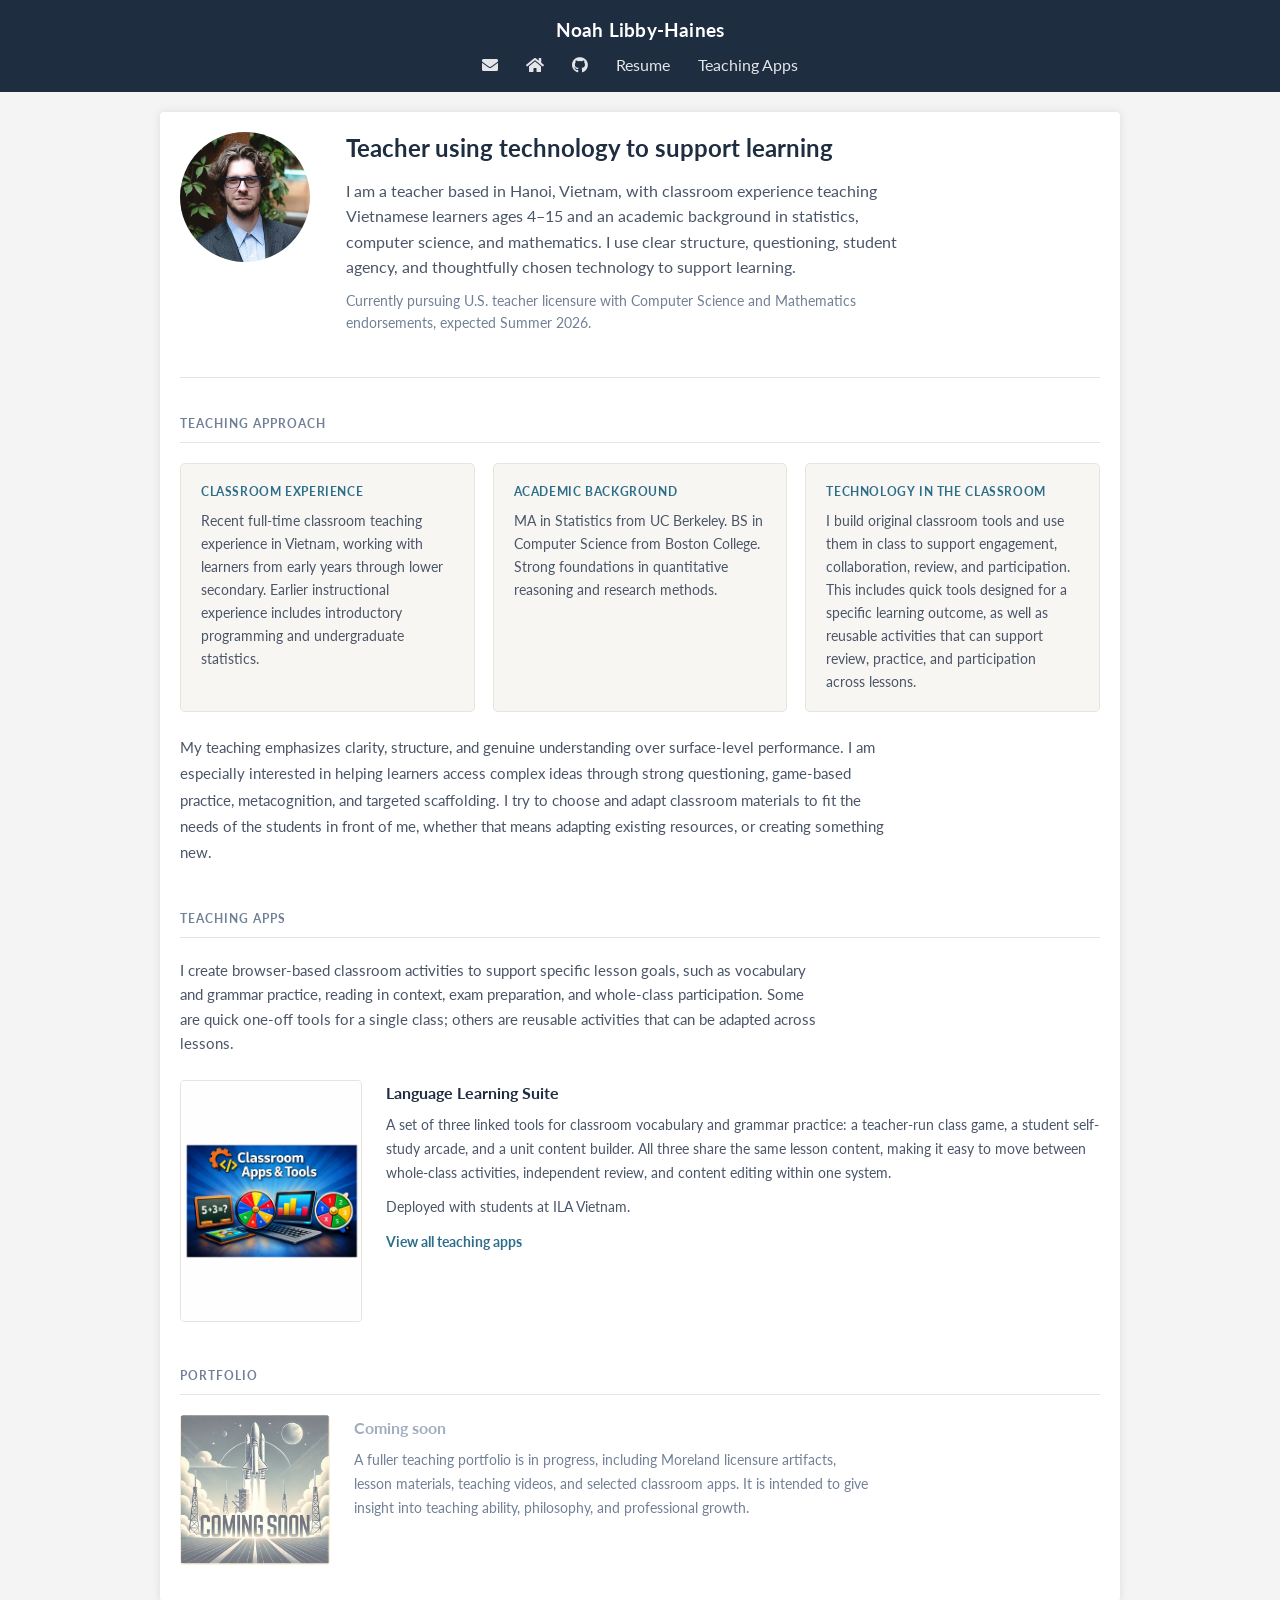
==== index.html @ f9868930 "homepage redesign/slight redraft" ====
<!DOCTYPE html>
<html lang="en">
<head>
    <meta charset="UTF-8">
    <meta name="viewport" content="width=device-width, initial-scale=1.0">
    <title>Noah Libby-Haines | Teacher</title>
    <link rel="stylesheet" href="https://fonts.googleapis.com/css2?family=Lato:wght@300;400;700&display=swap">
    <link rel="stylesheet" href="https://cdnjs.cloudflare.com/ajax/libs/font-awesome/5.15.4/css/all.min.css">

    <style>
        /* Page-level overrides (index.html only) */
        body {
            background-color: #f8f6f2;
            color: #2d3748;
        }

        .container {
            padding: 32px 36px;
            margin: 28px auto;
            max-width: 920px;
            box-shadow: 0 1px 4px rgba(0, 0, 0, 0.08);
            border-radius: 4px;
        }

        /* Hero */
        .hero {
            display: flex;
            align-items: flex-start;
            gap: 36px;
            padding-bottom: 32px;
            border-bottom: 1px solid #e8e3db;
            margin-bottom: 36px;
        }

        .hero-photo img {
            border-radius: 50%;
            width: 130px;
            height: 130px;
            object-fit: cover;
            display: block;
            flex-shrink: 0;
        }

        .hero-text h2 {
            margin: 0 0 14px;
            font-size: 1.5rem;
            font-weight: 700;
            color: #1e2d40;
            line-height: 1.3;
        }

        .hero-text p {
            margin: 0 0 10px;
            color: #4a5568;
            max-width: 580px;
        }

        .hero-text .note {
            font-size: 0.875rem;
            color: #718096;
        }

        /* Section label */
        .section-label {
            font-size: 0.78rem;
            font-weight: 700;
            color: #718096;
            text-transform: uppercase;
            letter-spacing: 0.08em;
            margin: 0 0 20px;
            padding-bottom: 8px;
            border-bottom: 1px solid #e8e3db;
        }

        /* Teaching approach */
        .teaching-profile {
            margin-bottom: 44px;
        }

        .profile-grid {
            display: flex;
            gap: 18px;
            flex-wrap: wrap;
            margin-bottom: 22px;
        }

        .profile-card {
            flex: 1;
            min-width: 180px;
            background: #f8f6f2;
            border: 1px solid #e8e3db;
            border-radius: 5px;
            padding: 18px 20px;
        }

        .profile-card h3 {
            margin: 0 0 8px;
            font-size: 0.76rem;
            font-weight: 700;
            color: #2c6e8a;
            text-transform: uppercase;
            letter-spacing: 0.05em;
        }

        .profile-card p {
            margin: 0;
            font-size: 0.9rem;
            color: #4a5568;
            line-height: 1.6;
        }

        .philosophy-text {
            font-size: 0.93rem;
            color: #4a5568;
            line-height: 1.75;
            margin: 0;
            max-width: 720px;
        }

        /* Apps section */
        .apps-section {
            margin-bottom: 44px;
        }

        .apps-intro {
            font-size: 0.93rem;
            color: #4a5568;
            margin: 0 0 24px;
            max-width: 640px;
            line-height: 1.65;
        }

        .app-row {
            display: flex;
            align-items: flex-start;
            gap: 24px;
        }

        .app-row img {
            width: 180px;
            height: auto;
            flex-shrink: 0;
            border-radius: 4px;
            border: 1px solid #e8e3db;
        }

        .app-row-text h3 {
            margin: 0 0 8px;
            font-size: 1rem;
            font-weight: 700;
            color: #1e2d40;
        }

        .app-row-text p {
            margin: 0 0 10px;
            color: #4a5568;
            font-size: 0.9rem;
            line-height: 1.65;
        }

        .app-row-text a {
            color: #2c6e8a;
            font-weight: 700;
            font-size: 0.9rem;
            text-decoration: none;
        }

        .app-row-text a:hover {
            text-decoration: underline;
        }

        /* Portfolio preview */
        .portfolio-preview {
            margin-bottom: 16px;
        }

        .portfolio-coming {
            display: flex;
            align-items: flex-start;
            gap: 24px;
        }

        .portfolio-coming img {
            width: 150px;
            height: auto;
            flex-shrink: 0;
            border-radius: 4px;
            opacity: 0.6;
        }

        .portfolio-coming-text h3 {
            margin: 0 0 8px;
            font-size: 1rem;
            font-weight: 700;
            color: #a0aec0;
        }

        .portfolio-coming-text p {
            margin: 0;
            color: #718096;
            font-size: 0.9rem;
            line-height: 1.65;
            max-width: 520px;
        }

        /* Responsive */
        @media (max-width: 680px) {
            .container {
                padding: 20px 18px;
                margin: 12px auto;
            }

            .hero {
                flex-direction: column;
                gap: 16px;
            }

            .hero-photo img {
                width: 100px;
                height: 100px;
            }

            .profile-grid {
                flex-direction: column;
            }

            .app-row,
            .portfolio-coming {
                flex-direction: column;
            }

            .app-row img,
            .portfolio-coming img {
                width: 100%;
                max-width: 280px;
            }

        }
    </style>
</head>
<body>

<div id="header"></div>

<div class="container">

    <!-- Hero -->
    <section class="hero">
        <div class="hero-photo">
            <img src="photos/headshot.jpeg" alt="Noah Libby-Haines">
        </div>
        <div class="hero-text">
            <h2>Teacher using technology to support learning</h2>
            <p>I am a teacher based in Hanoi, Vietnam, with classroom experience teaching Vietnamese learners ages 4&ndash;15 and an academic background in statistics, computer science, and mathematics. I use clear structure, questioning, student agency, and thoughtfully chosen technology to support learning.</p>
            <p class="note">Currently pursuing U.S. teacher licensure with Computer Science and Mathematics endorsements, expected Summer 2026.</p>
        </div>
    </section>

    <!-- Teaching approach -->
    <section class="teaching-profile">
        <p class="section-label">Teaching Approach</p>
        <div class="profile-grid">
            <div class="profile-card">
                <h3>Classroom Experience</h3>
                <p>Recent full-time classroom teaching experience in Vietnam, working with learners from early years through lower secondary. Earlier instructional experience includes introductory programming and undergraduate statistics.</p>
            </div>
            <div class="profile-card">
                <h3>Academic Background</h3>
                <p>MA in Statistics from UC Berkeley. BS in Computer Science from Boston College. Strong foundations in quantitative reasoning and research methods.</p>
            </div>
            <div class="profile-card">
                <h3>Technology in the Classroom</h3>
                <p>I build original classroom tools and use them in class to support engagement, collaboration, review, and participation. This includes quick tools designed for a specific learning outcome, as well as reusable activities that can support review, practice, and participation across lessons.</p>
            </div>
        </div>
        <p class="philosophy-text">My teaching emphasizes clarity, structure, and genuine understanding over surface-level performance. I am especially interested in helping learners access complex ideas through strong questioning, game-based practice, metacognition, and targeted scaffolding. I try to choose and adapt classroom materials to fit the needs of the students in front of me, whether that means adapting existing resources, or creating something new.</p>
    </section>

    <!-- Apps -->
    <section class="apps-section">
        <p class="section-label">Teaching Apps</p>
        <p class="apps-intro">I create browser-based classroom activities to support specific lesson goals, such as vocabulary and grammar practice, reading in context, exam preparation, and whole-class participation. Some are quick one-off tools for a single class; others are reusable activities that can be adapted across lessons.</p>
        <div class="app-row">
            <img src="photos/classroom_apps.png" alt="Classroom apps in use">
            <div class="app-row-text">
                <h3>Language Learning Suite</h3>
                <p>A set of three linked tools for classroom vocabulary and grammar practice: a teacher-run class game, a student self-study arcade, and a unit content builder. All three share the same lesson content, making it easy to move between whole-class activities, independent review, and content editing within one system.</p>
                <p>Deployed with students at ILA Vietnam.</p>
                <a href="apps.html">View all teaching apps</a>
            </div>
        </div>
    </section>

    <!-- Portfolio preview -->
    <section class="portfolio-preview">
        <p class="section-label">Portfolio</p>
        <div class="portfolio-coming">
            <img src="photos/coming-soon.webp" alt="Portfolio coming soon">
            <div class="portfolio-coming-text">
                <h3>Coming soon</h3>
                <p>A fuller teaching portfolio is in progress, including Moreland licensure artifacts, lesson materials, teaching videos, and selected classroom apps. It is intended to give insight into teaching ability, philosophy, and professional growth.</p>
            </div>
        </div>
    </section>

</div>

<script>
    document.addEventListener('DOMContentLoaded', function() {
        fetch('header.html')
            .then(response => response.text())
            .then(data => {
                document.getElementById('header').innerHTML = data;
            });
    });
</script>

</body>
</html>
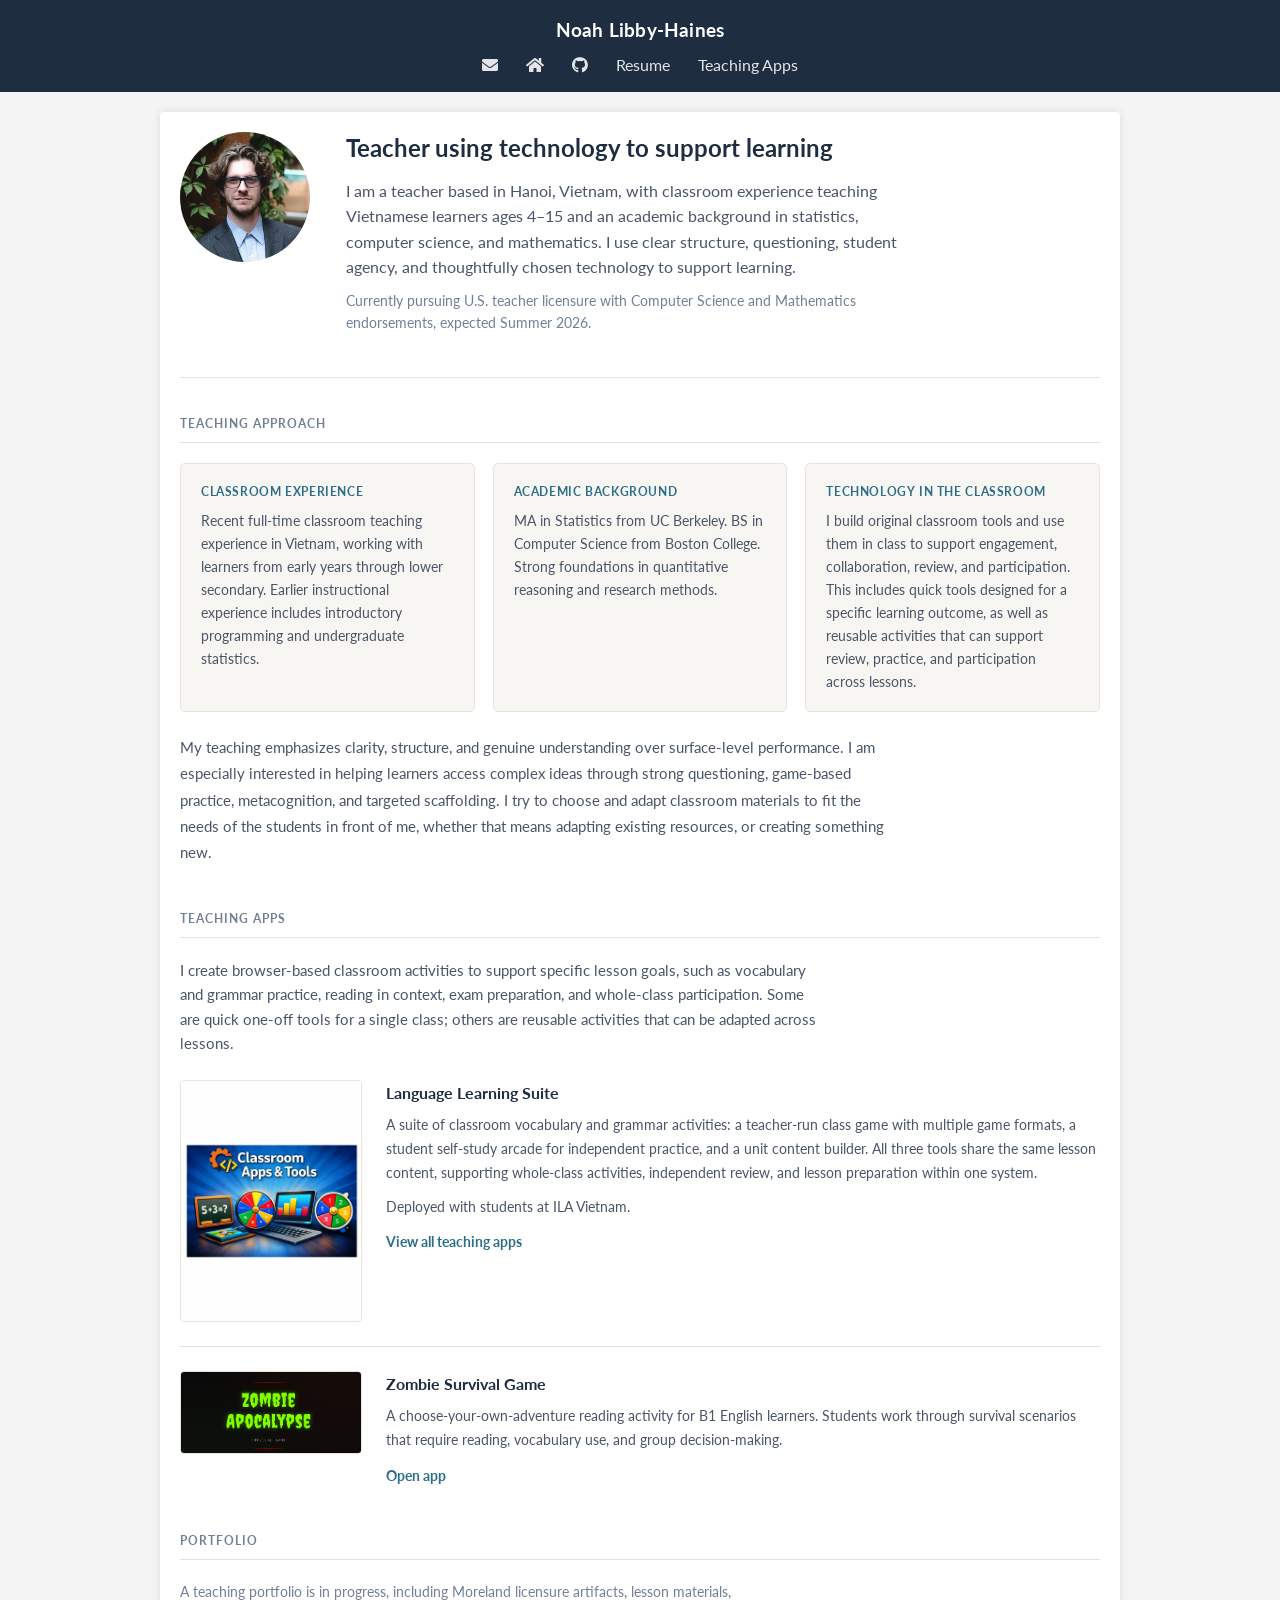
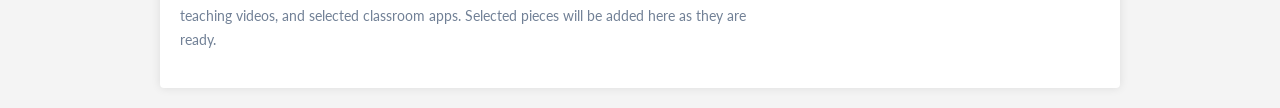
==== commit fb7555df: "Polish teaching website layout and app pages" ====
--- a/index.html
+++ b/index.html
@@ -136,6 +136,12 @@
             gap: 24px;
         }
 
+        .app-row + .app-row {
+            margin-top: 24px;
+            padding-top: 24px;
+            border-top: 1px solid #e8e3db;
+        }
+
         .app-row img {
             width: 180px;
             height: auto;
@@ -169,38 +175,17 @@
             text-decoration: underline;
         }
 
-        /* Portfolio preview */
+        /* Portfolio */
         .portfolio-preview {
             margin-bottom: 16px;
         }
 
-        .portfolio-coming {
-            display: flex;
-            align-items: flex-start;
-            gap: 24px;
-        }
-
-        .portfolio-coming img {
-            width: 150px;
-            height: auto;
-            flex-shrink: 0;
-            border-radius: 4px;
-            opacity: 0.6;
-        }
-
-        .portfolio-coming-text h3 {
-            margin: 0 0 8px;
-            font-size: 1rem;
-            font-weight: 700;
-            color: #a0aec0;
-        }
-
-        .portfolio-coming-text p {
+        .portfolio-text {
+            font-size: 0.9rem;
+            color: #718096;
+            line-height: 1.65;
             margin: 0;
-            color: #718096;
-            font-size: 0.9rem;
-            line-height: 1.65;
-            max-width: 520px;
+            max-width: 600px;
         }
 
         /* Responsive */
@@ -224,13 +209,11 @@
                 flex-direction: column;
             }
 
-            .app-row,
-            .portfolio-coming {
+            .app-row {
                 flex-direction: column;
             }
 
-            .app-row img,
-            .portfolio-coming img {
+            .app-row img {
                 width: 100%;
                 max-width: 280px;
             }
@@ -281,26 +264,28 @@
         <p class="section-label">Teaching Apps</p>
         <p class="apps-intro">I create browser-based classroom activities to support specific lesson goals, such as vocabulary and grammar practice, reading in context, exam preparation, and whole-class participation. Some are quick one-off tools for a single class; others are reusable activities that can be adapted across lessons.</p>
         <div class="app-row">
-            <img src="photos/classroom_apps.png" alt="Classroom apps in use">
+            <img src="photos/classroom_apps.png" alt="Language Learning Suite">
             <div class="app-row-text">
                 <h3>Language Learning Suite</h3>
-                <p>A set of three linked tools for classroom vocabulary and grammar practice: a teacher-run class game, a student self-study arcade, and a unit content builder. All three share the same lesson content, making it easy to move between whole-class activities, independent review, and content editing within one system.</p>
+                <p>A suite of classroom vocabulary and grammar activities: a teacher-run class game with multiple game formats, a student self-study arcade for independent practice, and a unit content builder. All three tools share the same lesson content, supporting whole-class activities, independent review, and lesson preparation within one system.</p>
                 <p>Deployed with students at ILA Vietnam.</p>
                 <a href="apps.html">View all teaching apps</a>
             </div>
         </div>
+        <div class="app-row">
+            <img src="photos/zombie_survival_thumb.png" alt="Zombie Survival Game">
+            <div class="app-row-text">
+                <h3>Zombie Survival Game</h3>
+                <p>A choose-your-own-adventure reading activity for B1 English learners. Students work through survival scenarios that require reading, vocabulary use, and group decision-making.</p>
+                <a href="apps/zombie_game_v3.html">Open app</a>
+            </div>
+        </div>
     </section>
 
-    <!-- Portfolio preview -->
+    <!-- Portfolio -->
     <section class="portfolio-preview">
         <p class="section-label">Portfolio</p>
-        <div class="portfolio-coming">
-            <img src="photos/coming-soon.webp" alt="Portfolio coming soon">
-            <div class="portfolio-coming-text">
-                <h3>Coming soon</h3>
-                <p>A fuller teaching portfolio is in progress, including Moreland licensure artifacts, lesson materials, teaching videos, and selected classroom apps. It is intended to give insight into teaching ability, philosophy, and professional growth.</p>
-            </div>
-        </div>
+        <p class="portfolio-text">A teaching portfolio is in progress, including Moreland licensure artifacts, lesson materials, teaching videos, and selected classroom apps. Selected pieces will be added here as they are ready.</p>
     </section>
 
 </div>
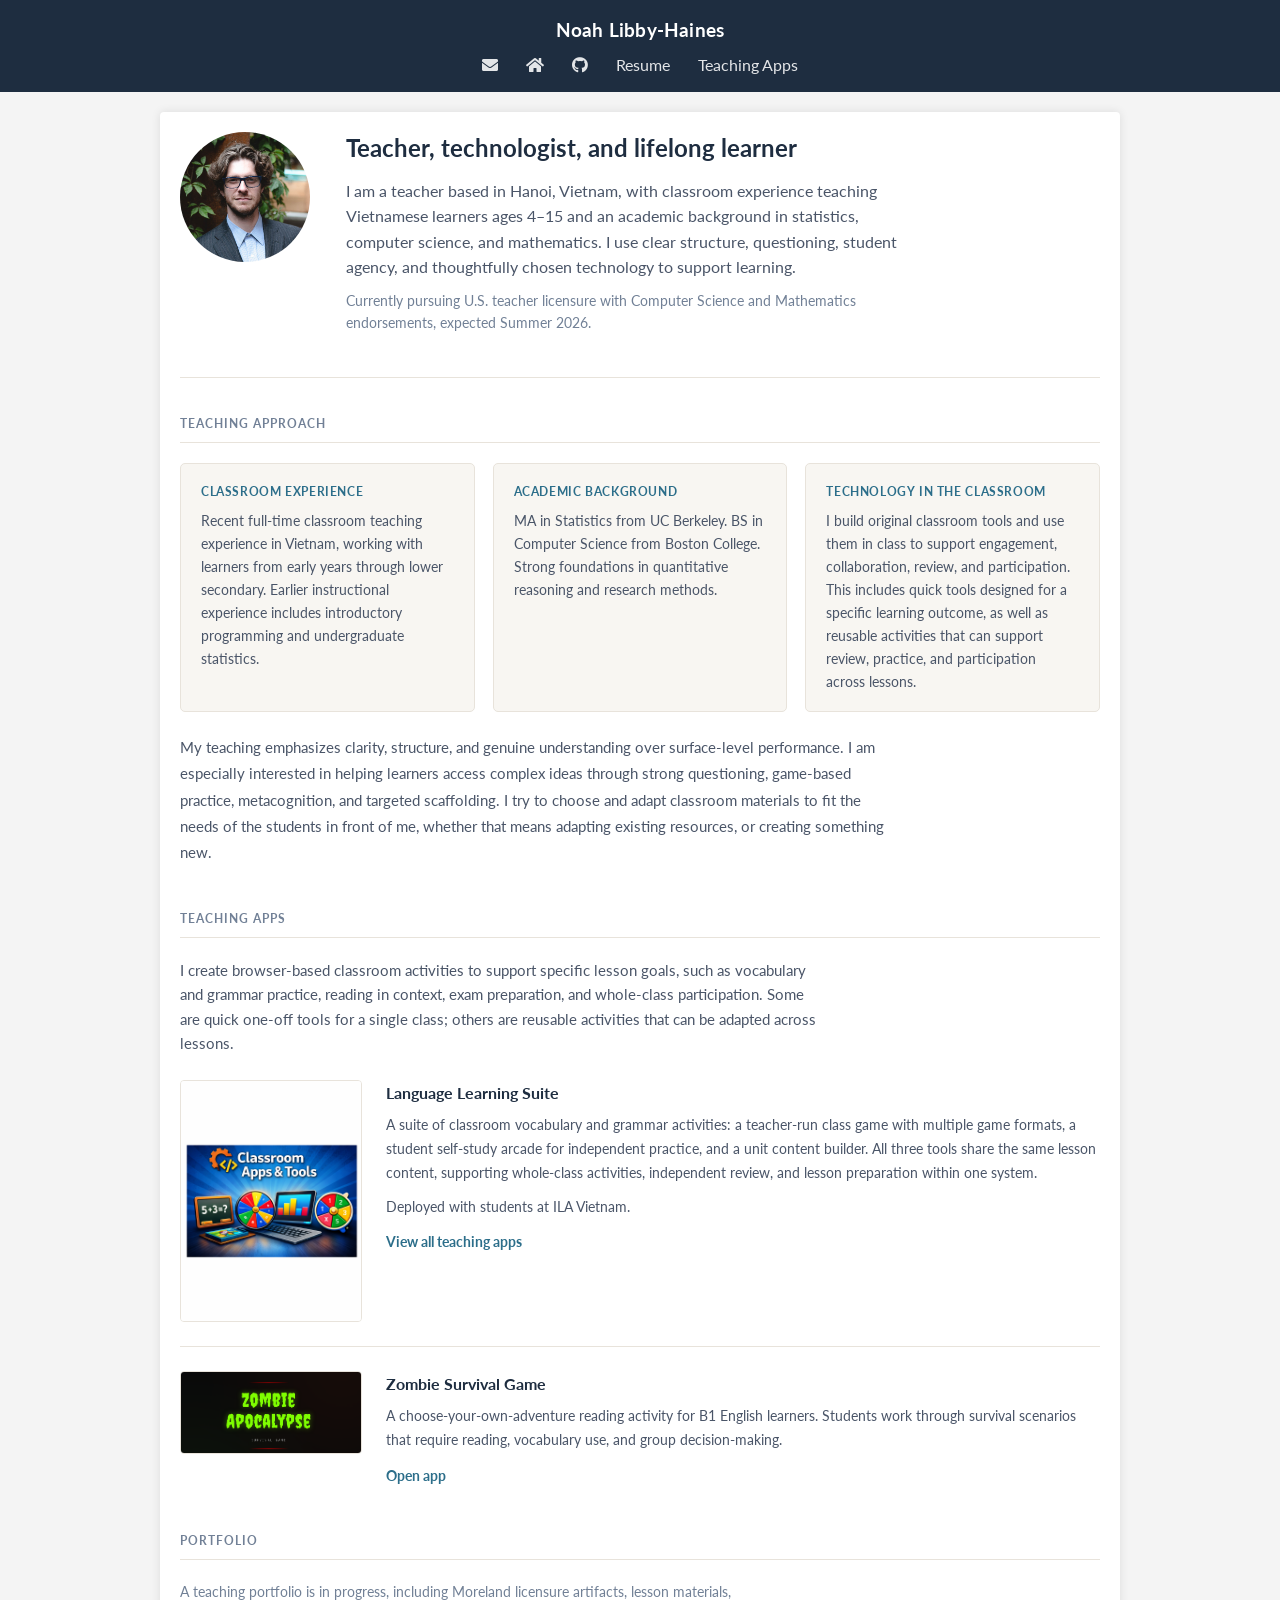
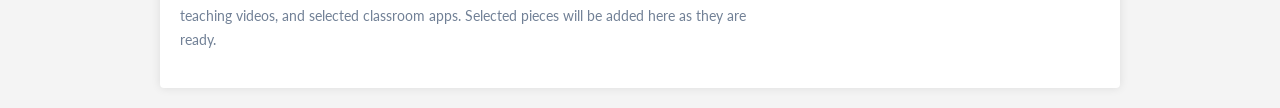
==== commit e443b900: "Polish pages, first pass complete" ====
--- a/index.html
+++ b/index.html
@@ -233,7 +233,7 @@
             <img src="photos/headshot.jpeg" alt="Noah Libby-Haines">
         </div>
         <div class="hero-text">
-            <h2>Teacher using technology to support learning</h2>
+            <h2>Teacher, technologist, and lifelong learner</h2>
             <p>I am a teacher based in Hanoi, Vietnam, with classroom experience teaching Vietnamese learners ages 4&ndash;15 and an academic background in statistics, computer science, and mathematics. I use clear structure, questioning, student agency, and thoughtfully chosen technology to support learning.</p>
             <p class="note">Currently pursuing U.S. teacher licensure with Computer Science and Mathematics endorsements, expected Summer 2026.</p>
         </div>
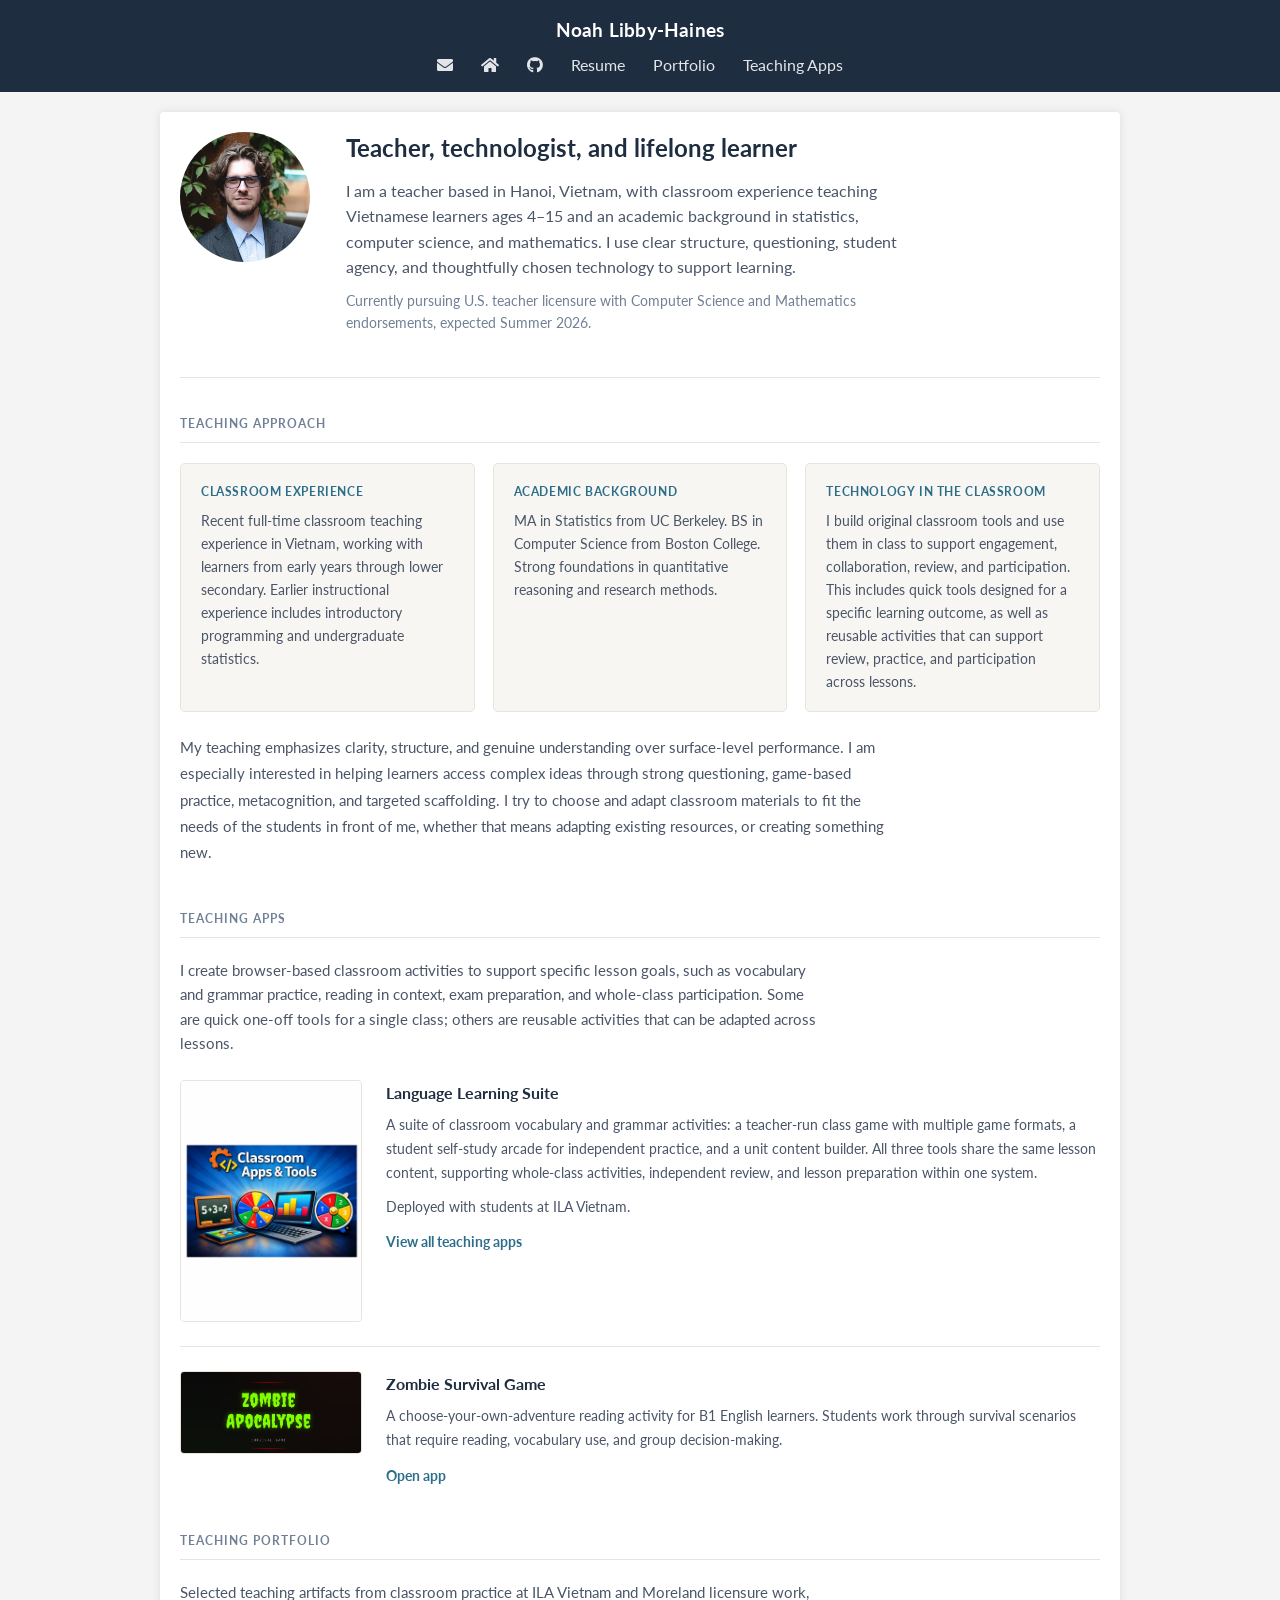
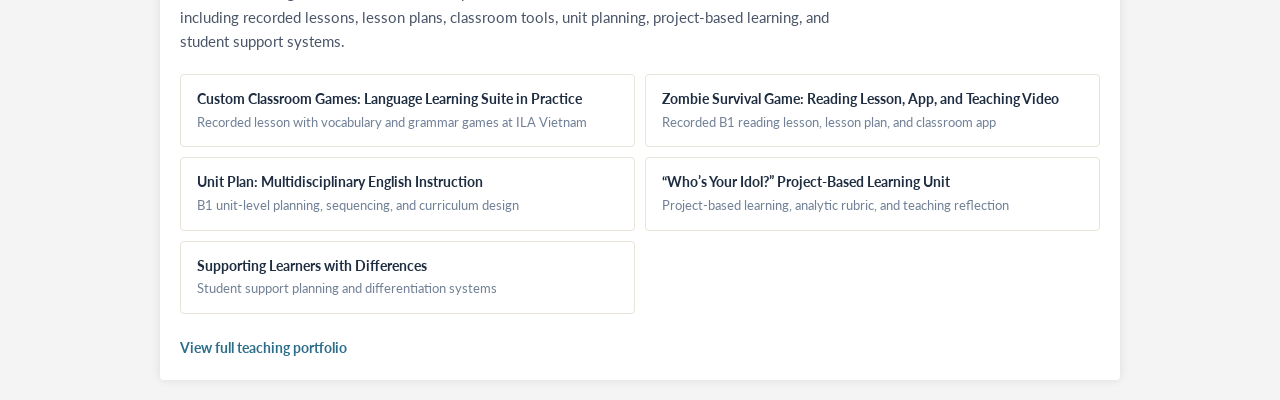
==== commit 46bc9f3a: "Add teaching portfolio artifacts and site updates Co-Authored-By: Claude Sonnet 4.6 <noreply@anthrop" ====
--- a/index.html
+++ b/index.html
@@ -177,15 +177,60 @@
 
         /* Portfolio */
         .portfolio-preview {
-            margin-bottom: 16px;
-        }
-
-        .portfolio-text {
+            margin-bottom: 0;
+        }
+
+        .portfolio-intro {
+            font-size: 0.93rem;
+            color: #4a5568;
+            margin: 0 0 20px;
+            max-width: 680px;
+            line-height: 1.65;
+        }
+
+        .portfolio-preview-grid {
+            display: grid;
+            grid-template-columns: 1fr 1fr;
+            gap: 10px;
+            margin-bottom: 20px;
+        }
+
+        .portfolio-preview-card {
+            border: 1px solid #e8e3db;
+            border-radius: 4px;
+            padding: 14px 16px;
+        }
+
+        .portfolio-preview-card a {
+            display: block;
+            font-size: 0.88rem;
+            font-weight: 700;
+            color: #1e2d40;
+            text-decoration: none;
+            margin-bottom: 4px;
+            line-height: 1.4;
+        }
+
+        .portfolio-preview-card a:hover {
+            color: #2c6e8a;
+        }
+
+        .portfolio-preview-card p {
+            font-size: 0.82rem;
+            color: #718096;
+            margin: 0;
+            line-height: 1.5;
+        }
+
+        .portfolio-view-all {
             font-size: 0.9rem;
-            color: #718096;
-            line-height: 1.65;
-            margin: 0;
-            max-width: 600px;
+            font-weight: 700;
+            color: #2c6e8a;
+            text-decoration: none;
+        }
+
+        .portfolio-view-all:hover {
+            text-decoration: underline;
         }
 
         /* Responsive */
@@ -216,6 +261,10 @@
             .app-row img {
                 width: 100%;
                 max-width: 280px;
+            }
+
+            .portfolio-preview-grid {
+                grid-template-columns: 1fr;
             }
 
         }
@@ -284,8 +333,31 @@
 
     <!-- Portfolio -->
     <section class="portfolio-preview">
-        <p class="section-label">Portfolio</p>
-        <p class="portfolio-text">A teaching portfolio is in progress, including Moreland licensure artifacts, lesson materials, teaching videos, and selected classroom apps. Selected pieces will be added here as they are ready.</p>
+        <p class="section-label">Teaching Portfolio</p>
+        <p class="portfolio-intro">Selected teaching artifacts from classroom practice at ILA Vietnam and Moreland licensure work, including recorded lessons, lesson plans, classroom tools, unit planning, project-based learning, and student support systems.</p>
+        <div class="portfolio-preview-grid">
+            <div class="portfolio-preview-card">
+                <a href="portfolio.html#classroom-games">Custom Classroom Games: Language Learning Suite in Practice</a>
+                <p>Recorded lesson with vocabulary and grammar games at ILA Vietnam</p>
+            </div>
+            <div class="portfolio-preview-card">
+                <a href="portfolio.html#zombie-survival">Zombie Survival Game: Reading Lesson, App, and Teaching Video</a>
+                <p>Recorded B1 reading lesson, lesson plan, and classroom app</p>
+            </div>
+            <div class="portfolio-preview-card">
+                <a href="portfolio.html#unit-plan">Unit Plan: Multidisciplinary English Instruction</a>
+                <p>B1 unit-level planning, sequencing, and curriculum design</p>
+            </div>
+            <div class="portfolio-preview-card">
+                <a href="portfolio.html#whos-your-idol">&ldquo;Who&rsquo;s Your Idol?&rdquo; Project-Based Learning Unit</a>
+                <p>Project-based learning, analytic rubric, and teaching reflection</p>
+            </div>
+            <div class="portfolio-preview-card">
+                <a href="portfolio.html#supporting-learners">Supporting Learners with Differences</a>
+                <p>Student support planning and differentiation systems</p>
+            </div>
+        </div>
+        <a href="portfolio.html" class="portfolio-view-all">View full teaching portfolio</a>
     </section>
 
 </div>
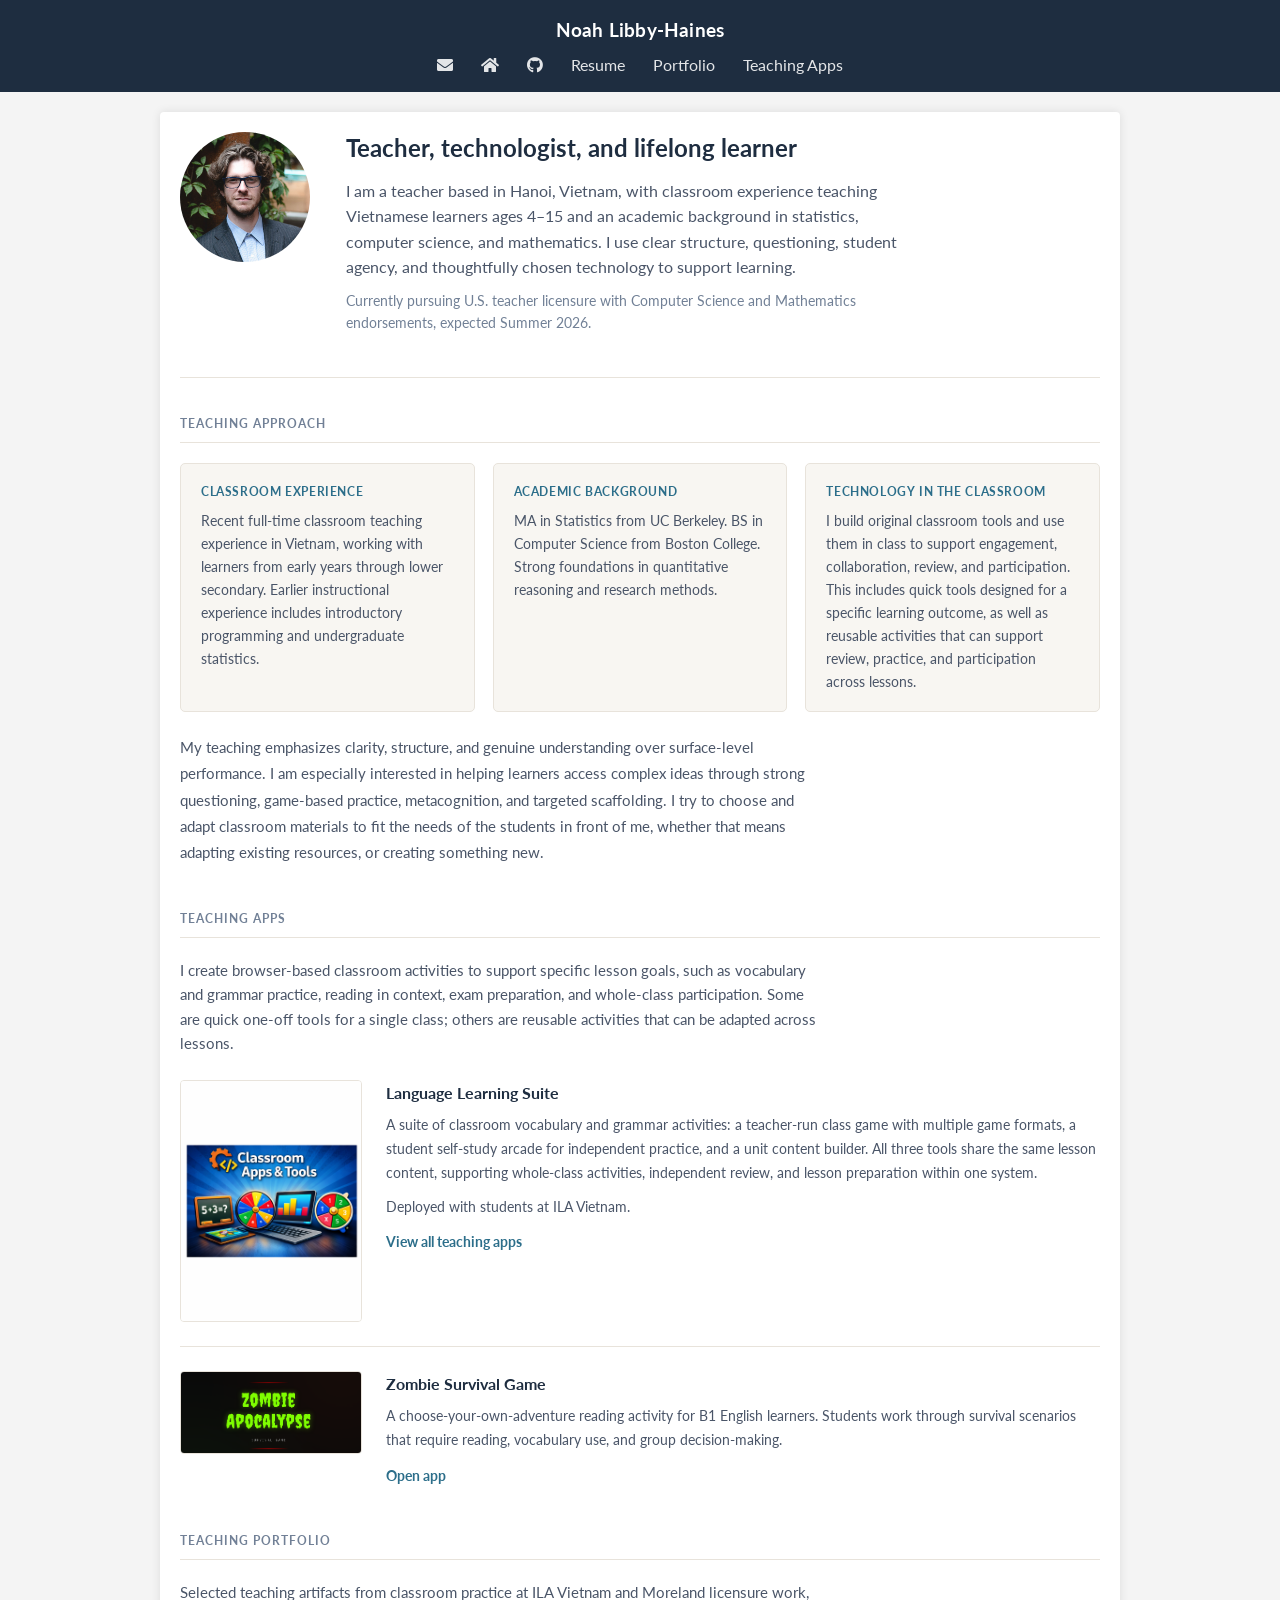
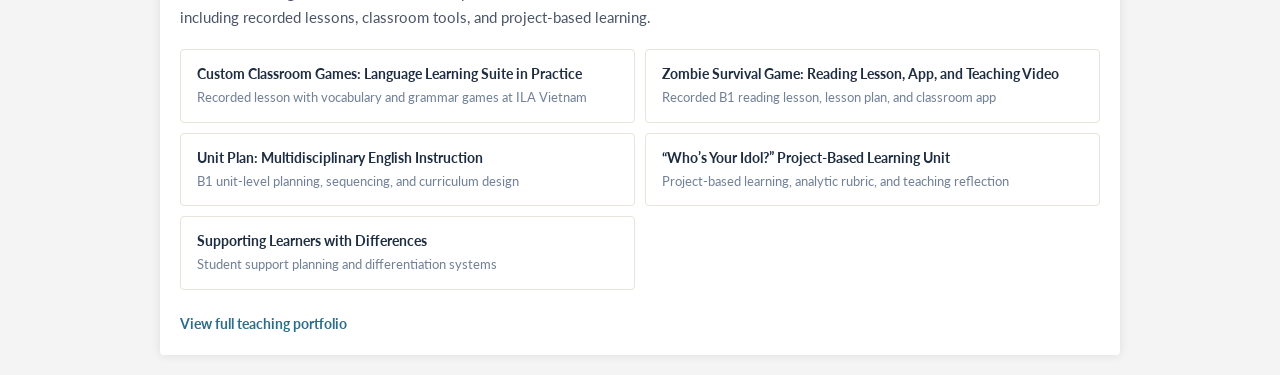
==== commit f416ed35: "Polish portfolio scanability and reflection structure Co-Authored-By: Claude Opus 4.8 <noreply@anthr" ====
--- a/index.html
+++ b/index.html
@@ -114,7 +114,7 @@
             color: #4a5568;
             line-height: 1.75;
             margin: 0;
-            max-width: 720px;
+            max-width: 640px;
         }
 
         /* Apps section */
@@ -334,7 +334,7 @@
     <!-- Portfolio -->
     <section class="portfolio-preview">
         <p class="section-label">Teaching Portfolio</p>
-        <p class="portfolio-intro">Selected teaching artifacts from classroom practice at ILA Vietnam and Moreland licensure work, including recorded lessons, lesson plans, classroom tools, unit planning, project-based learning, and student support systems.</p>
+        <p class="portfolio-intro">Selected teaching artifacts from classroom practice at ILA Vietnam and Moreland licensure work, including recorded lessons, classroom tools, and project-based learning.</p>
         <div class="portfolio-preview-grid">
             <div class="portfolio-preview-card">
                 <a href="portfolio.html#classroom-games">Custom Classroom Games: Language Learning Suite in Practice</a>
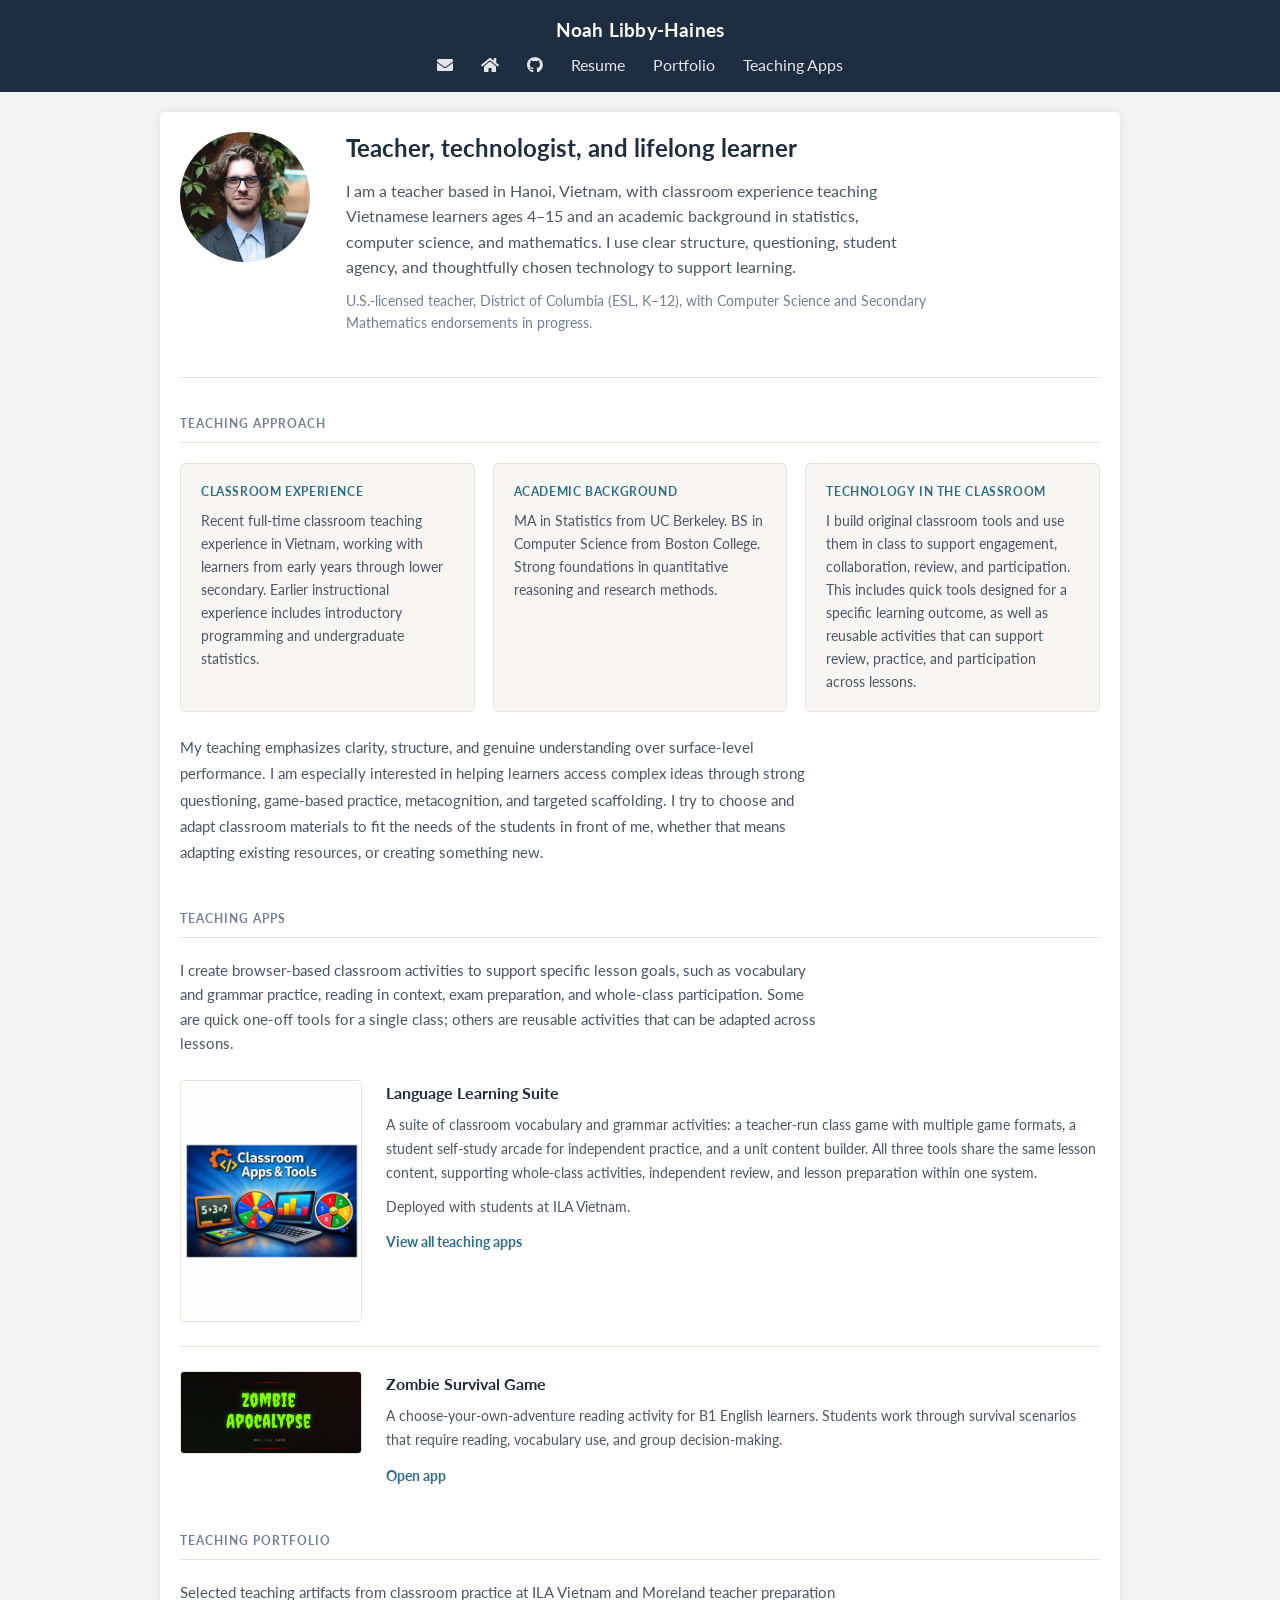
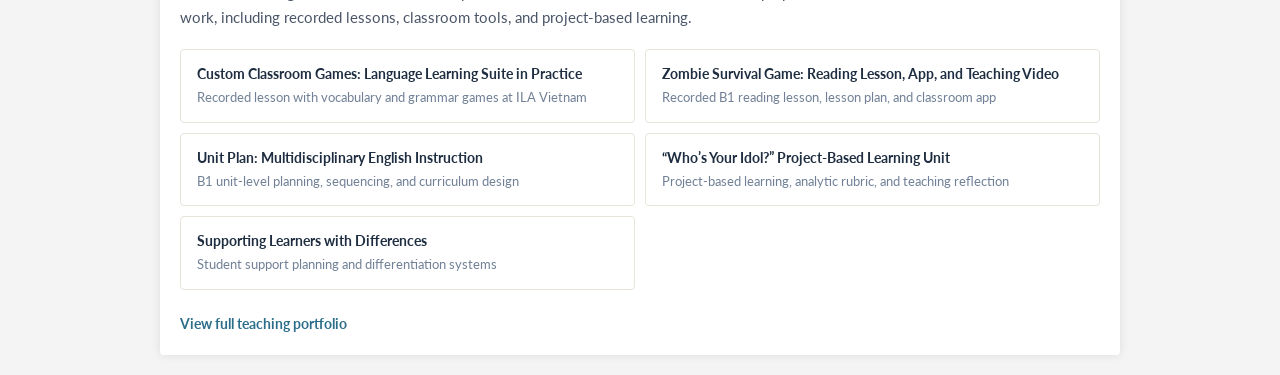
==== commit 197f948e: "Update teaching license status Co-Authored-By: Claude Opus 5 <noreply@anthropic.com>" ====
--- a/index.html
+++ b/index.html
@@ -284,7 +284,7 @@
         <div class="hero-text">
             <h2>Teacher, technologist, and lifelong learner</h2>
             <p>I am a teacher based in Hanoi, Vietnam, with classroom experience teaching Vietnamese learners ages 4&ndash;15 and an academic background in statistics, computer science, and mathematics. I use clear structure, questioning, student agency, and thoughtfully chosen technology to support learning.</p>
-            <p class="note">Currently pursuing U.S. teacher licensure with Computer Science and Mathematics endorsements, expected Summer 2026.</p>
+            <p class="note">U.S.-licensed teacher, District of Columbia (ESL, K&ndash;12), with Computer Science and Secondary Mathematics endorsements in progress.</p>
         </div>
     </section>
 
@@ -334,7 +334,7 @@
     <!-- Portfolio -->
     <section class="portfolio-preview">
         <p class="section-label">Teaching Portfolio</p>
-        <p class="portfolio-intro">Selected teaching artifacts from classroom practice at ILA Vietnam and Moreland licensure work, including recorded lessons, classroom tools, and project-based learning.</p>
+        <p class="portfolio-intro">Selected teaching artifacts from classroom practice at ILA Vietnam and Moreland teacher preparation work, including recorded lessons, classroom tools, and project-based learning.</p>
         <div class="portfolio-preview-grid">
             <div class="portfolio-preview-card">
                 <a href="portfolio.html#classroom-games">Custom Classroom Games: Language Learning Suite in Practice</a>
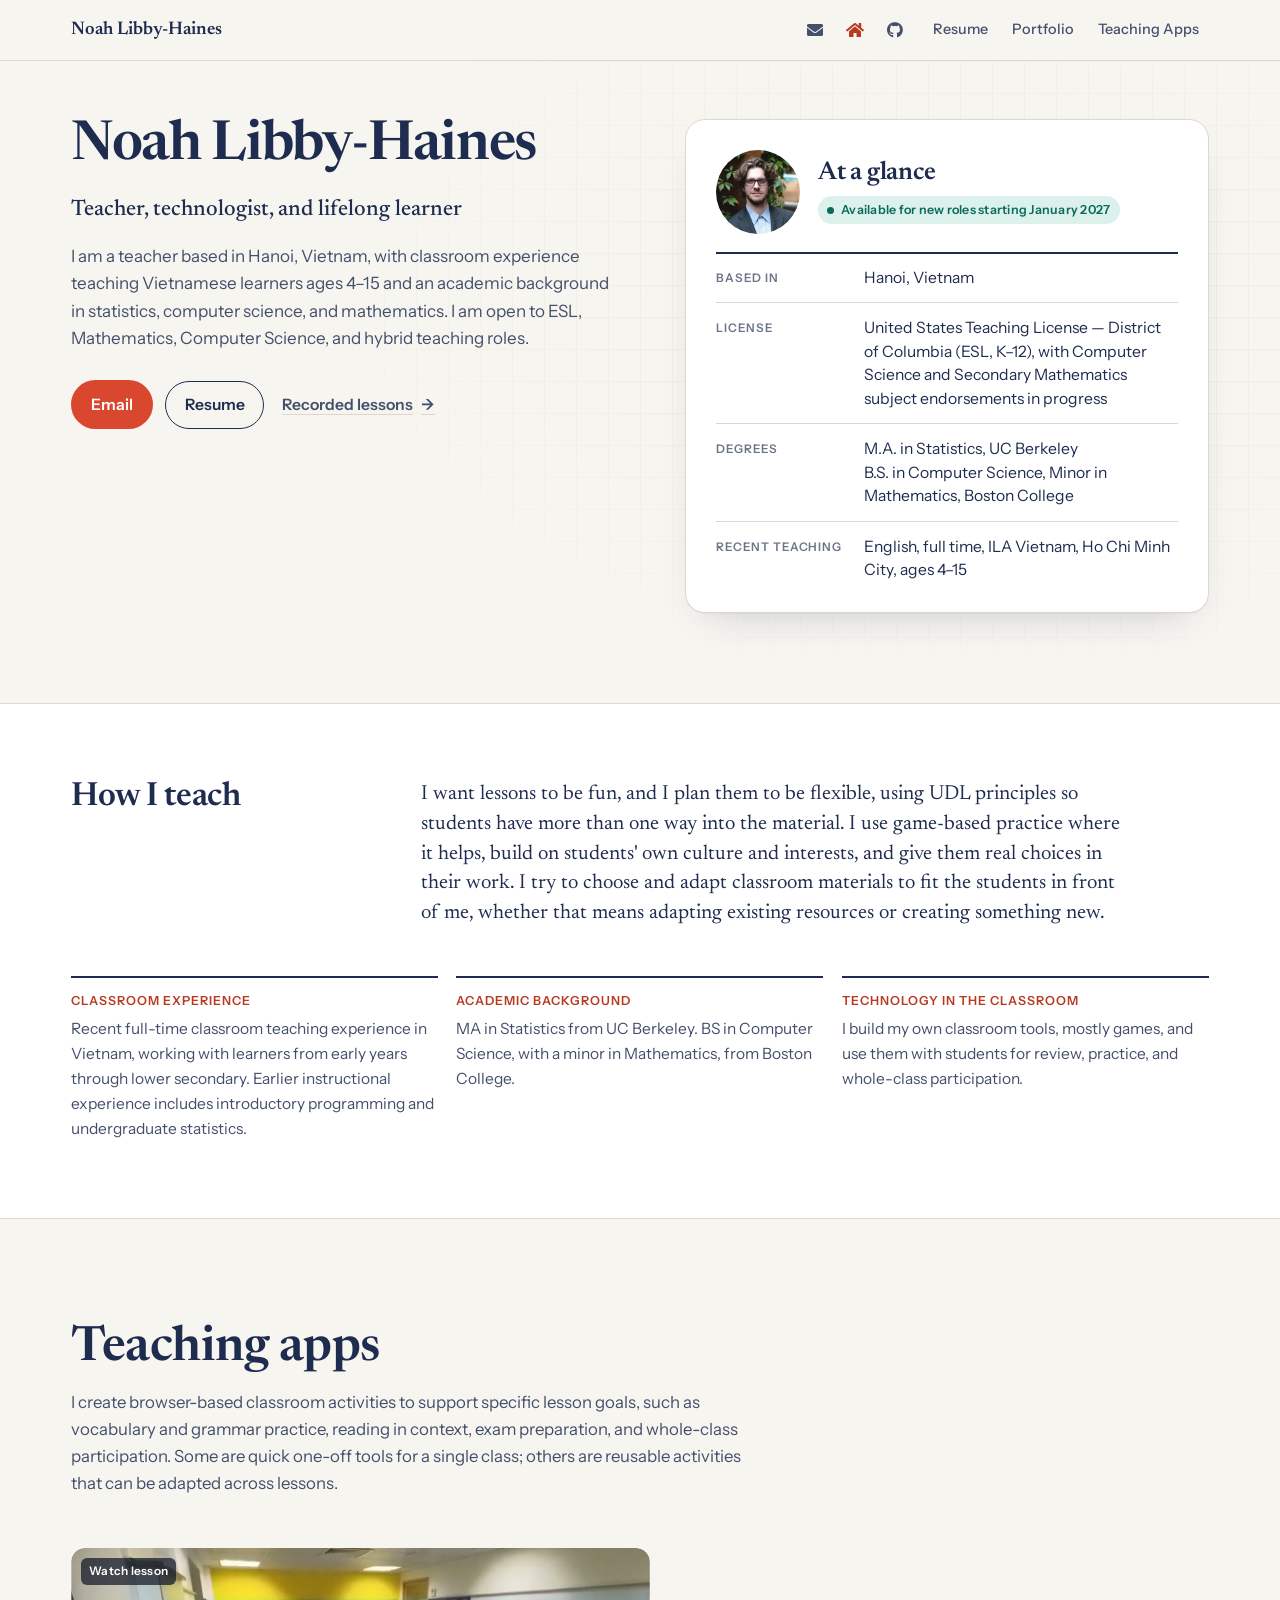
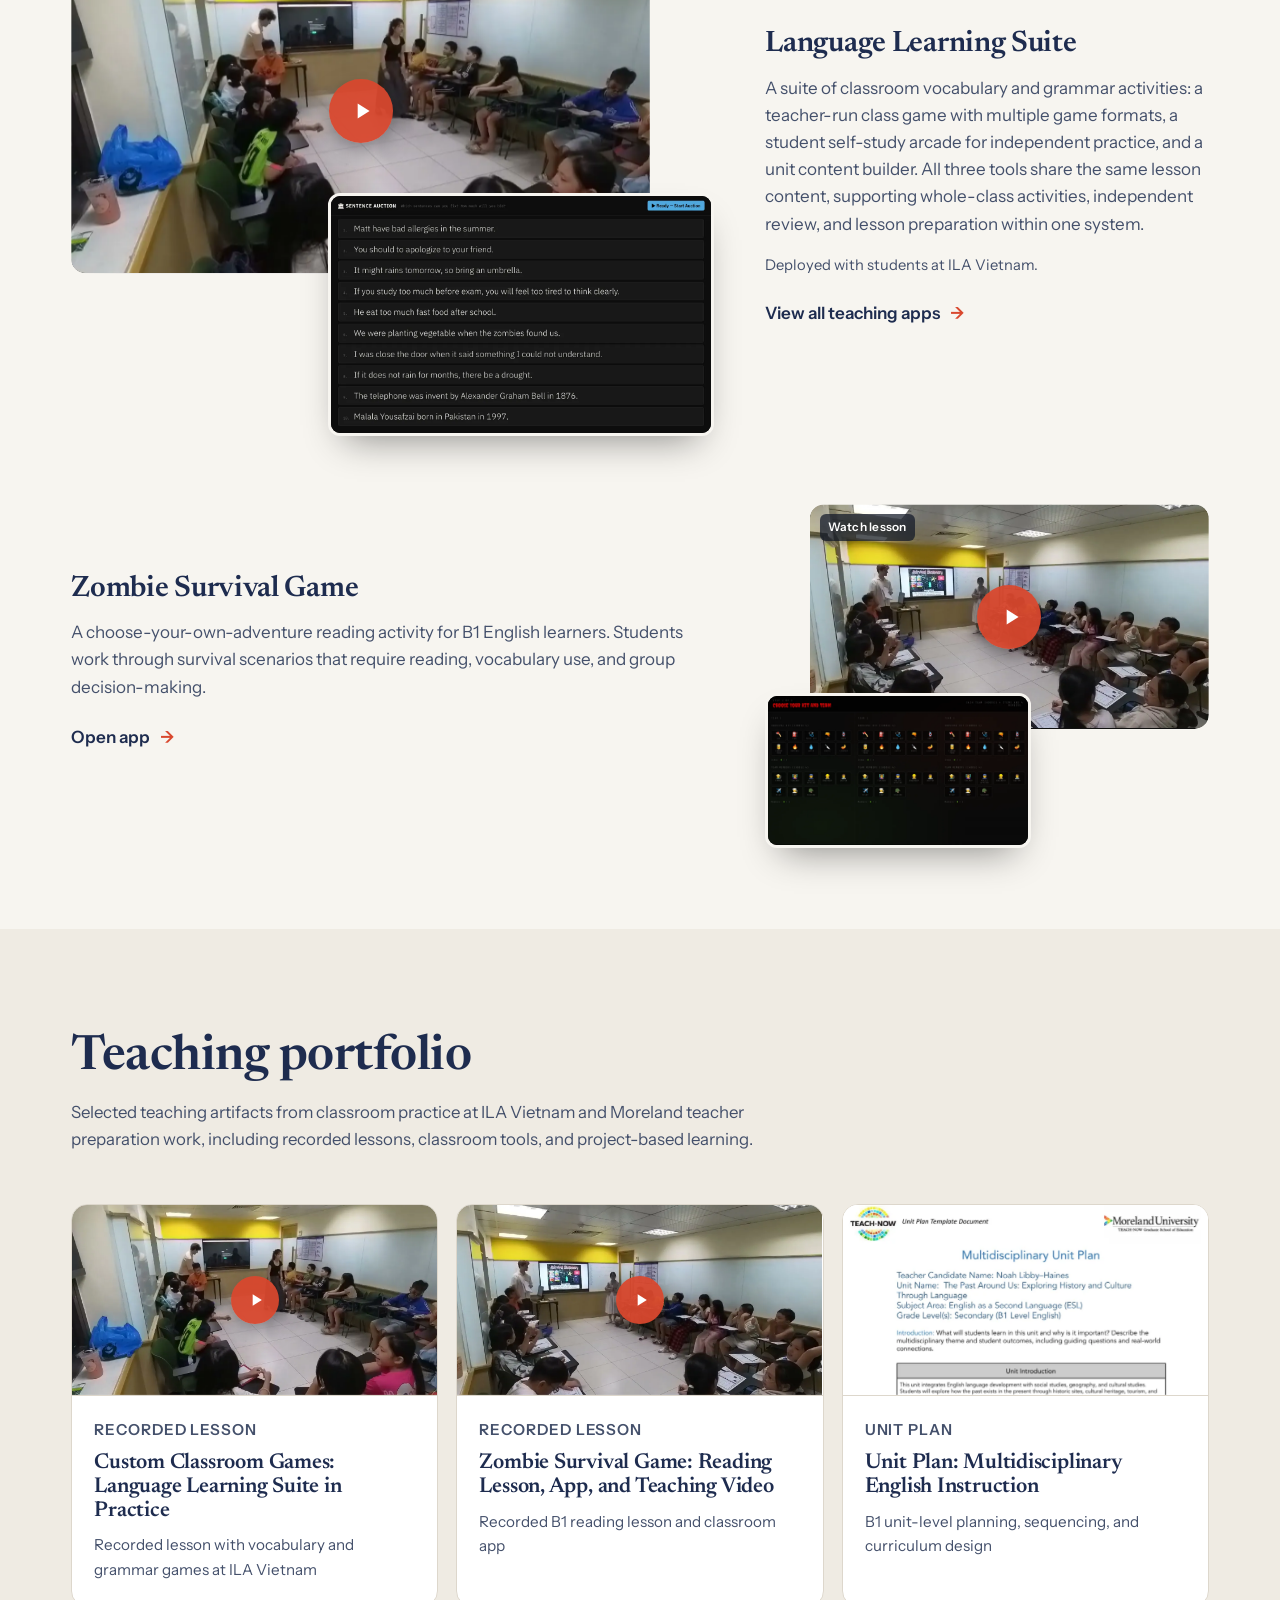
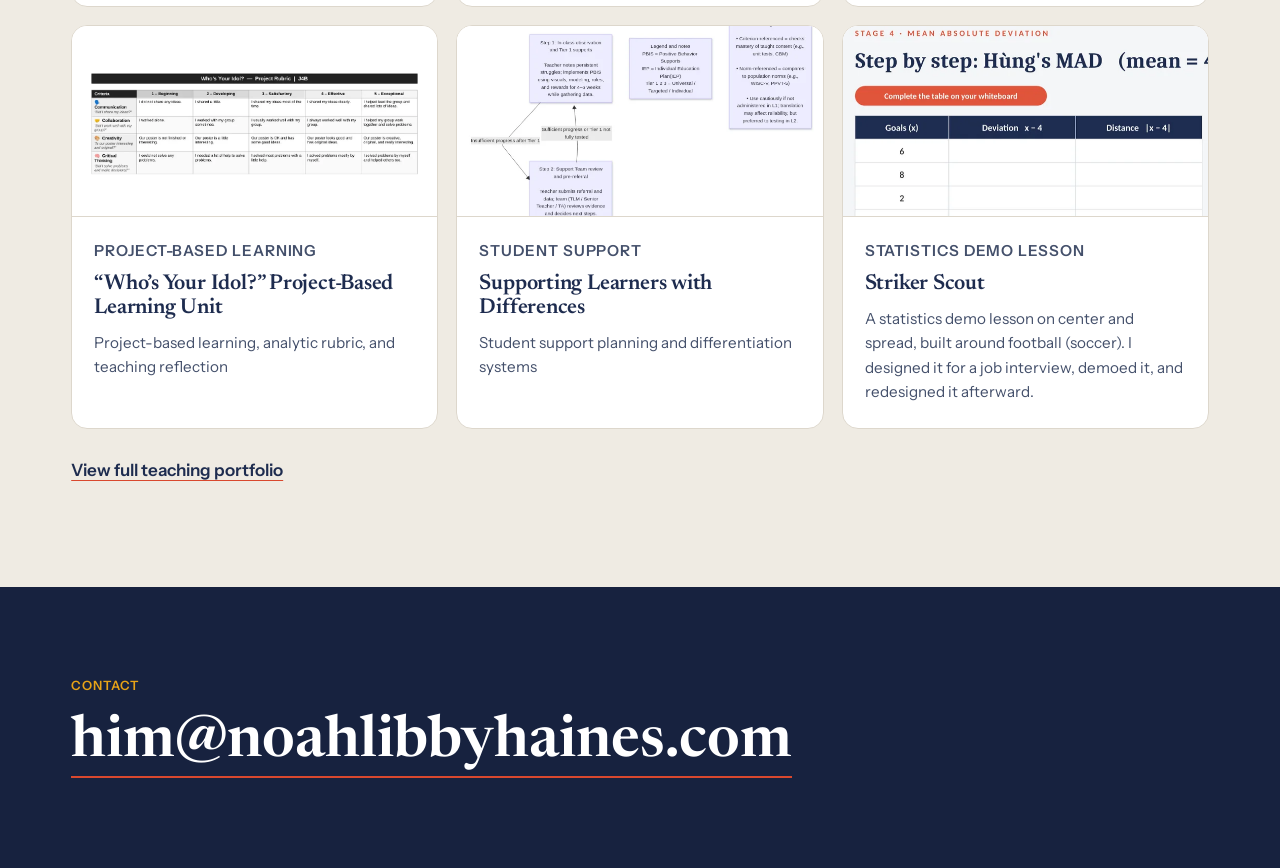
==== commit 2a56865f: "Draft site redesign" ====
--- a/index.html
+++ b/index.html
@@ -1,376 +1,215 @@
 <!DOCTYPE html>
 <html lang="en">
 <head>
-    <meta charset="UTF-8">
-    <meta name="viewport" content="width=device-width, initial-scale=1.0">
-    <title>Noah Libby-Haines | Teacher</title>
-    <link rel="stylesheet" href="https://fonts.googleapis.com/css2?family=Lato:wght@300;400;700&display=swap">
-    <link rel="stylesheet" href="https://cdnjs.cloudflare.com/ajax/libs/font-awesome/5.15.4/css/all.min.css">
-
-    <style>
-        /* Page-level overrides (index.html only) */
-        body {
-            background-color: #f8f6f2;
-            color: #2d3748;
-        }
-
-        .container {
-            padding: 32px 36px;
-            margin: 28px auto;
-            max-width: 920px;
-            box-shadow: 0 1px 4px rgba(0, 0, 0, 0.08);
-            border-radius: 4px;
-        }
-
-        /* Hero */
-        .hero {
-            display: flex;
-            align-items: flex-start;
-            gap: 36px;
-            padding-bottom: 32px;
-            border-bottom: 1px solid #e8e3db;
-            margin-bottom: 36px;
-        }
-
-        .hero-photo img {
-            border-radius: 50%;
-            width: 130px;
-            height: 130px;
-            object-fit: cover;
-            display: block;
-            flex-shrink: 0;
-        }
-
-        .hero-text h2 {
-            margin: 0 0 14px;
-            font-size: 1.5rem;
-            font-weight: 700;
-            color: #1e2d40;
-            line-height: 1.3;
-        }
-
-        .hero-text p {
-            margin: 0 0 10px;
-            color: #4a5568;
-            max-width: 580px;
-        }
-
-        .hero-text .note {
-            font-size: 0.875rem;
-            color: #718096;
-        }
-
-        /* Section label */
-        .section-label {
-            font-size: 0.78rem;
-            font-weight: 700;
-            color: #718096;
-            text-transform: uppercase;
-            letter-spacing: 0.08em;
-            margin: 0 0 20px;
-            padding-bottom: 8px;
-            border-bottom: 1px solid #e8e3db;
-        }
-
-        /* Teaching approach */
-        .teaching-profile {
-            margin-bottom: 44px;
-        }
-
-        .profile-grid {
-            display: flex;
-            gap: 18px;
-            flex-wrap: wrap;
-            margin-bottom: 22px;
-        }
-
-        .profile-card {
-            flex: 1;
-            min-width: 180px;
-            background: #f8f6f2;
-            border: 1px solid #e8e3db;
-            border-radius: 5px;
-            padding: 18px 20px;
-        }
-
-        .profile-card h3 {
-            margin: 0 0 8px;
-            font-size: 0.76rem;
-            font-weight: 700;
-            color: #2c6e8a;
-            text-transform: uppercase;
-            letter-spacing: 0.05em;
-        }
-
-        .profile-card p {
-            margin: 0;
-            font-size: 0.9rem;
-            color: #4a5568;
-            line-height: 1.6;
-        }
-
-        .philosophy-text {
-            font-size: 0.93rem;
-            color: #4a5568;
-            line-height: 1.75;
-            margin: 0;
-            max-width: 640px;
-        }
-
-        /* Apps section */
-        .apps-section {
-            margin-bottom: 44px;
-        }
-
-        .apps-intro {
-            font-size: 0.93rem;
-            color: #4a5568;
-            margin: 0 0 24px;
-            max-width: 640px;
-            line-height: 1.65;
-        }
-
-        .app-row {
-            display: flex;
-            align-items: flex-start;
-            gap: 24px;
-        }
-
-        .app-row + .app-row {
-            margin-top: 24px;
-            padding-top: 24px;
-            border-top: 1px solid #e8e3db;
-        }
-
-        .app-row img {
-            width: 180px;
-            height: auto;
-            flex-shrink: 0;
-            border-radius: 4px;
-            border: 1px solid #e8e3db;
-        }
-
-        .app-row-text h3 {
-            margin: 0 0 8px;
-            font-size: 1rem;
-            font-weight: 700;
-            color: #1e2d40;
-        }
-
-        .app-row-text p {
-            margin: 0 0 10px;
-            color: #4a5568;
-            font-size: 0.9rem;
-            line-height: 1.65;
-        }
-
-        .app-row-text a {
-            color: #2c6e8a;
-            font-weight: 700;
-            font-size: 0.9rem;
-            text-decoration: none;
-        }
-
-        .app-row-text a:hover {
-            text-decoration: underline;
-        }
-
-        /* Portfolio */
-        .portfolio-preview {
-            margin-bottom: 0;
-        }
-
-        .portfolio-intro {
-            font-size: 0.93rem;
-            color: #4a5568;
-            margin: 0 0 20px;
-            max-width: 680px;
-            line-height: 1.65;
-        }
-
-        .portfolio-preview-grid {
-            display: grid;
-            grid-template-columns: 1fr 1fr;
-            gap: 10px;
-            margin-bottom: 20px;
-        }
-
-        .portfolio-preview-card {
-            border: 1px solid #e8e3db;
-            border-radius: 4px;
-            padding: 14px 16px;
-        }
-
-        .portfolio-preview-card a {
-            display: block;
-            font-size: 0.88rem;
-            font-weight: 700;
-            color: #1e2d40;
-            text-decoration: none;
-            margin-bottom: 4px;
-            line-height: 1.4;
-        }
-
-        .portfolio-preview-card a:hover {
-            color: #2c6e8a;
-        }
-
-        .portfolio-preview-card p {
-            font-size: 0.82rem;
-            color: #718096;
-            margin: 0;
-            line-height: 1.5;
-        }
-
-        .portfolio-view-all {
-            font-size: 0.9rem;
-            font-weight: 700;
-            color: #2c6e8a;
-            text-decoration: none;
-        }
-
-        .portfolio-view-all:hover {
-            text-decoration: underline;
-        }
-
-        /* Responsive */
-        @media (max-width: 680px) {
-            .container {
-                padding: 20px 18px;
-                margin: 12px auto;
-            }
-
-            .hero {
-                flex-direction: column;
-                gap: 16px;
-            }
-
-            .hero-photo img {
-                width: 100px;
-                height: 100px;
-            }
-
-            .profile-grid {
-                flex-direction: column;
-            }
-
-            .app-row {
-                flex-direction: column;
-            }
-
-            .app-row img {
-                width: 100%;
-                max-width: 280px;
-            }
-
-            .portfolio-preview-grid {
-                grid-template-columns: 1fr;
-            }
-
-        }
-    </style>
+<meta charset="UTF-8">
+<meta name="viewport" content="width=device-width, initial-scale=1.0">
+<title>Noah Libby-Haines | Teacher</title>
+<link rel="preconnect" href="https://fonts.googleapis.com">
+<link rel="preconnect" href="https://fonts.gstatic.com" crossorigin>
+<link rel="stylesheet" href="https://fonts.googleapis.com/css2?family=Newsreader:opsz,wght@6..72,500;6..72,600&family=Instrument+Sans:wght@400;500;600&display=swap">
+<link rel="stylesheet" href="https://cdnjs.cloudflare.com/ajax/libs/font-awesome/5.15.4/css/all.min.css">
+<link rel="stylesheet" href="assets/site.css">
+<script src="assets/motion.js"></script>
+<link rel="icon" href="data:,">
 </head>
 <body>
 
-<div id="header"></div>
-
-<div class="container">
-
-    <!-- Hero -->
-    <section class="hero">
-        <div class="hero-photo">
-            <img src="photos/headshot.jpeg" alt="Noah Libby-Haines">
-        </div>
-        <div class="hero-text">
-            <h2>Teacher, technologist, and lifelong learner</h2>
-            <p>I am a teacher based in Hanoi, Vietnam, with classroom experience teaching Vietnamese learners ages 4&ndash;15 and an academic background in statistics, computer science, and mathematics. I use clear structure, questioning, student agency, and thoughtfully chosen technology to support learning.</p>
-            <p class="note">U.S.-licensed teacher, District of Columbia (ESL, K&ndash;12), with Computer Science and Secondary Mathematics endorsements in progress.</p>
-        </div>
-    </section>
-
-    <!-- Teaching approach -->
-    <section class="teaching-profile">
-        <p class="section-label">Teaching Approach</p>
-        <div class="profile-grid">
-            <div class="profile-card">
-                <h3>Classroom Experience</h3>
-                <p>Recent full-time classroom teaching experience in Vietnam, working with learners from early years through lower secondary. Earlier instructional experience includes introductory programming and undergraduate statistics.</p>
-            </div>
-            <div class="profile-card">
-                <h3>Academic Background</h3>
-                <p>MA in Statistics from UC Berkeley. BS in Computer Science from Boston College. Strong foundations in quantitative reasoning and research methods.</p>
-            </div>
-            <div class="profile-card">
-                <h3>Technology in the Classroom</h3>
-                <p>I build original classroom tools and use them in class to support engagement, collaboration, review, and participation. This includes quick tools designed for a specific learning outcome, as well as reusable activities that can support review, practice, and participation across lessons.</p>
-            </div>
-        </div>
-        <p class="philosophy-text">My teaching emphasizes clarity, structure, and genuine understanding over surface-level performance. I am especially interested in helping learners access complex ideas through strong questioning, game-based practice, metacognition, and targeted scaffolding. I try to choose and adapt classroom materials to fit the needs of the students in front of me, whether that means adapting existing resources, or creating something new.</p>
-    </section>
-
-    <!-- Apps -->
-    <section class="apps-section">
-        <p class="section-label">Teaching Apps</p>
-        <p class="apps-intro">I create browser-based classroom activities to support specific lesson goals, such as vocabulary and grammar practice, reading in context, exam preparation, and whole-class participation. Some are quick one-off tools for a single class; others are reusable activities that can be adapted across lessons.</p>
-        <div class="app-row">
-            <img src="photos/classroom_apps.png" alt="Language Learning Suite">
-            <div class="app-row-text">
-                <h3>Language Learning Suite</h3>
-                <p>A suite of classroom vocabulary and grammar activities: a teacher-run class game with multiple game formats, a student self-study arcade for independent practice, and a unit content builder. All three tools share the same lesson content, supporting whole-class activities, independent review, and lesson preparation within one system.</p>
-                <p>Deployed with students at ILA Vietnam.</p>
-                <a href="apps.html">View all teaching apps</a>
-            </div>
-        </div>
-        <div class="app-row">
-            <img src="photos/zombie_survival_thumb.png" alt="Zombie Survival Game">
-            <div class="app-row-text">
-                <h3>Zombie Survival Game</h3>
-                <p>A choose-your-own-adventure reading activity for B1 English learners. Students work through survival scenarios that require reading, vocabulary use, and group decision-making.</p>
-                <a href="apps/zombie_game_v3.html">Open app</a>
-            </div>
-        </div>
-    </section>
-
-    <!-- Portfolio -->
-    <section class="portfolio-preview">
-        <p class="section-label">Teaching Portfolio</p>
-        <p class="portfolio-intro">Selected teaching artifacts from classroom practice at ILA Vietnam and Moreland teacher preparation work, including recorded lessons, classroom tools, and project-based learning.</p>
-        <div class="portfolio-preview-grid">
-            <div class="portfolio-preview-card">
-                <a href="portfolio.html#classroom-games">Custom Classroom Games: Language Learning Suite in Practice</a>
-                <p>Recorded lesson with vocabulary and grammar games at ILA Vietnam</p>
-            </div>
-            <div class="portfolio-preview-card">
-                <a href="portfolio.html#zombie-survival">Zombie Survival Game: Reading Lesson, App, and Teaching Video</a>
-                <p>Recorded B1 reading lesson, lesson plan, and classroom app</p>
-            </div>
-            <div class="portfolio-preview-card">
-                <a href="portfolio.html#unit-plan">Unit Plan: Multidisciplinary English Instruction</a>
-                <p>B1 unit-level planning, sequencing, and curriculum design</p>
-            </div>
-            <div class="portfolio-preview-card">
-                <a href="portfolio.html#whos-your-idol">&ldquo;Who&rsquo;s Your Idol?&rdquo; Project-Based Learning Unit</a>
-                <p>Project-based learning, analytic rubric, and teaching reflection</p>
-            </div>
-            <div class="portfolio-preview-card">
-                <a href="portfolio.html#supporting-learners">Supporting Learners with Differences</a>
-                <p>Student support planning and differentiation systems</p>
-            </div>
-        </div>
-        <a href="portfolio.html" class="portfolio-view-all">View full teaching portfolio</a>
-    </section>
-
-</div>
-
-<script>
-    document.addEventListener('DOMContentLoaded', function() {
-        fetch('header.html')
-            .then(response => response.text())
-            .then(data => {
-                document.getElementById('header').innerHTML = data;
-            });
-    });
-</script>
+<a class="skip" href="#main">Skip to content</a>
+
+<header class="bar">
+  <div class="bar-in">
+    <p class="bar-name">Noah Libby-Haines</p>
+    <nav class="bar-nav" aria-label="Site">
+      <a class="ico" href="mailto:him@noahlibbyhaines.com" aria-label="Email Noah Libby-Haines"><i class="fas fa-envelope" aria-hidden="true"></i></a>
+      <a class="ico" href="index.html" aria-label="Home" aria-current="page"><i class="fas fa-home" aria-hidden="true"></i></a>
+      <a class="ico" href="https://github.com/nlhaines/" aria-label="GitHub profile"><i class="fab fa-github" aria-hidden="true"></i></a>
+      <a href="resume.html">Resume</a>
+      <a href="portfolio.html">Portfolio</a>
+      <a href="apps.html">Teaching Apps</a>
+    </nav>
+  </div>
+</header>
+
+<main id="main">
+
+<!-- Hero -->
+<section class="hero" id="top">
+  <div class="wrap hero-grid">
+    <div class="hero-copy">
+      <h1>Noah Libby&#8209;Haines</h1>
+      <p class="lede">Teacher, technologist, and lifelong learner</p>
+      <p class="sub">I am a teacher based in Hanoi, Vietnam, with classroom experience teaching Vietnamese learners ages 4–15 and an academic background in statistics, computer science, and mathematics. I am open to ESL, Mathematics, Computer Science, and hybrid teaching roles.</p>
+      <div class="cta">
+        <a class="btn btn-solid" href="mailto:him@noahlibbyhaines.com">Email</a>
+        <a class="btn btn-line" href="resume.html">Resume</a>
+        <a class="btn btn-text" href="portfolio.html#recorded-lessons">Recorded lessons <span aria-hidden="true">&rarr;</span></a>
+      </div>
+    </div>
+
+    <aside class="glance" aria-labelledby="glance-title">
+      <div class="glance-head">
+        <img class="glance-photo" src="photos/headshot.jpeg" width="500" height="500" alt="Noah Libby-Haines">
+        <div>
+          <h2 id="glance-title">At a glance</h2>
+          <p class="status status-avail">Available for new roles starting January 2027</p>
+        </div>
+      </div>
+      <dl class="glance-list">
+        <div><dt>Based in</dt><dd>Hanoi, Vietnam</dd></div>
+        <div><dt>License</dt><dd>United States Teaching License — District of Columbia <span class="nw">(ESL, K–12)</span>, with Computer Science and Secondary Mathematics subject endorsements in progress</dd></div>
+        <div><dt>Degrees</dt><dd>M.A. in Statistics, UC Berkeley<br>B.S. in Computer Science, Minor in Mathematics, Boston College</dd></div>
+        <div><dt>Recent teaching</dt><dd>English, full time, ILA Vietnam, Ho Chi Minh City, ages 4–15</dd></div>
+      </dl>
+    </aside>
+  </div>
+</section>
+
+<!-- Teaching approach -->
+<section class="stance" aria-labelledby="approach-title">
+  <div class="wrap">
+    <div class="stance-grid">
+      <h2 id="approach-title">How I teach</h2>
+      <div class="stance-body">
+        <p>I want lessons to be fun, and I plan them to be flexible, using UDL principles so students have more than one way into the material. I use game-based practice where it helps, build on students' own culture and interests, and give them real choices in their work. I try to choose and adapt classroom materials to fit the students in front of me, whether that means adapting existing resources or creating something new.</p>
+      </div>
+    </div>
+    <div class="facets">
+      <div class="facet">
+        <h3>Classroom experience</h3>
+        <p>Recent full-time classroom teaching experience in Vietnam, working with learners from early years through lower secondary. Earlier instructional experience includes introductory programming and undergraduate statistics.</p>
+      </div>
+      <div class="facet">
+        <h3>Academic background</h3>
+        <p>MA in Statistics from UC Berkeley. BS in Computer Science, with a minor in Mathematics, from Boston College.</p>
+      </div>
+      <div class="facet">
+        <h3>Technology in the classroom</h3>
+        <p>I build my own classroom tools, mostly games, and use them with students for review, practice, and whole-class participation.</p>
+      </div>
+    </div>
+  </div>
+</section>
+
+<!-- Teaching apps -->
+<section class="sec" id="apps" aria-labelledby="apps-title">
+  <div class="wrap">
+    <header class="sec-head">
+      <h2 id="apps-title">Teaching apps</h2>
+      <p class="sec-intro">I create browser-based classroom activities to support specific lesson goals, such as vocabulary and grammar practice, reading in context, exam preparation, and whole-class participation. Some are quick one-off tools for a single class; others are reusable activities that can be adapted across lessons.</p>
+    </header>
+
+    <article class="pair">
+      <div class="pair-media">
+        <a class="frame frame-class" href="https://youtu.be/0RWtmdgBrx8" aria-label="Watch lesson: Language Learning Suite in a recorded class (YouTube)">
+          <img src="assets/img/class-games-lesson.webp" width="1280" height="720" alt="Recorded classroom games lesson">
+          <span class="play" aria-hidden="true"><svg viewBox="0 0 24 24"><path d="M8 5v14l11-7z"/></svg></span>
+          <span class="frame-label">Watch lesson</span>
+        </a>
+        <div class="frame frame-app">
+          <img src="assets/img/app-auction.webp" width="1200" height="750" alt="Sentence Auction, one of the classroom games: English sentences with errors for teams to bid on and correct">
+        </div>
+      </div>
+      <div class="pair-text">
+        <h3>Language Learning Suite</h3>
+        <p>A suite of classroom vocabulary and grammar activities: a teacher-run class game with multiple game formats, a student self-study arcade for independent practice, and a unit content builder. All three tools share the same lesson content, supporting whole-class activities, independent review, and lesson preparation within one system.</p>
+        <p class="note-line">Deployed with students at ILA Vietnam.</p>
+        <ul class="links">
+          <li><a href="apps.html">View all teaching apps</a></li>
+        </ul>
+      </div>
+    </article>
+
+    <article class="pair pair-flip">
+      <div class="pair-media">
+        <a class="frame frame-class" href="https://www.youtube.com/watch?v=Rjse7mLKOV4" aria-label="Watch lesson: Zombie Survival Game in a recorded reading lesson (YouTube)">
+          <img src="assets/img/class-zombie-lesson.webp" width="1280" height="720" alt="Recorded zombie survival reading lesson">
+          <span class="play" aria-hidden="true"><svg viewBox="0 0 24 24"><path d="M8 5v14l11-7z"/></svg></span>
+          <span class="frame-label">Watch lesson</span>
+        </a>
+        <div class="frame frame-app">
+          <img src="assets/img/app-zombie-kit.webp" width="1200" height="688" alt="Zombie Survival Game setup screen where each team chooses survival items and team members">
+        </div>
+      </div>
+      <div class="pair-text">
+        <h3>Zombie Survival Game</h3>
+        <p>A choose-your-own-adventure reading activity for B1 English learners. Students work through survival scenarios that require reading, vocabulary use, and group decision-making.</p>
+        <ul class="links">
+          <li><a href="apps/zombie_game_v3.html">Open app</a></li>
+        </ul>
+      </div>
+    </article>
+  </div>
+</section>
+
+<!-- Teaching portfolio -->
+<section class="sec sec-tint" id="portfolio" aria-labelledby="portfolio-title">
+  <div class="wrap">
+    <header class="sec-head">
+      <h2 id="portfolio-title">Teaching portfolio</h2>
+      <p class="sec-intro">Selected teaching artifacts from classroom practice at ILA Vietnam and Moreland teacher preparation work, including recorded lessons, classroom tools, and project-based learning.</p>
+    </header>
+    <div class="cards cards-3">
+      <a class="card" href="portfolio.html#classroom-games">
+        <div class="card-img"><img src="assets/img/class-games-lesson.webp" width="1280" height="720" alt=""><span class="play" aria-hidden="true"><svg viewBox="0 0 24 24"><path d="M8 5v14l11-7z"/></svg></span></div>
+        <div class="card-body">
+          <p class="card-k">Recorded lesson</p>
+          <h3>Custom Classroom Games: Language Learning Suite in Practice</h3>
+          <p>Recorded lesson with vocabulary and grammar games at ILA Vietnam</p>
+        </div>
+      </a>
+      <a class="card" href="portfolio.html#zombie-survival">
+        <div class="card-img"><img src="assets/img/class-zombie-lesson.webp" width="1280" height="720" alt=""><span class="play" aria-hidden="true"><svg viewBox="0 0 24 24"><path d="M8 5v14l11-7z"/></svg></span></div>
+        <div class="card-body">
+          <p class="card-k">Recorded lesson</p>
+          <h3>Zombie Survival Game: Reading Lesson, App, and Teaching Video</h3>
+          <p>Recorded B1 reading lesson and classroom app</p>
+        </div>
+      </a>
+      <a class="card" href="portfolio.html#unit-plan">
+        <div class="card-img"><img src="assets/img/unit-plan.webp" width="900" height="565" alt=""></div>
+        <div class="card-body">
+          <p class="card-k">Unit plan</p>
+          <h3>Unit Plan: Multidisciplinary English Instruction</h3>
+          <p>B1 unit-level planning, sequencing, and curriculum design</p>
+        </div>
+      </a>
+      <a class="card" href="portfolio.html#whos-your-idol">
+        <div class="card-img"><img class="fit" src="assets/img/idol-rubric.webp" width="1000" height="316" alt=""></div>
+        <div class="card-body">
+          <p class="card-k">Project-based learning</p>
+          <h3>“Who’s Your Idol?” Project-Based Learning Unit</h3>
+          <p>Project-based learning, analytic rubric, and teaching reflection</p>
+        </div>
+      </a>
+      <a class="card" href="portfolio.html#supporting-learners">
+        <div class="card-img"><img src="assets/img/support-flow.webp" width="720" height="420" alt=""></div>
+        <div class="card-body">
+          <p class="card-k">Student support</p>
+          <h3>Supporting Learners with Differences</h3>
+          <p>Student support planning and differentiation systems</p>
+        </div>
+      </a>
+      <a class="card" href="portfolio.html#striker-scout">
+        <div class="card-img"><img src="assets/img/ss-slide-whiteboard.webp" width="700" height="500" alt=""></div>
+        <div class="card-body">
+          <p class="card-k">Statistics demo lesson</p>
+          <h3>Striker Scout</h3>
+          <p>A statistics demo lesson on center and spread, built around football (soccer). I designed it for a job interview, demoed it, and redesigned it afterward.</p>
+        </div>
+      </a>
+    </div>
+    <p class="more"><a href="portfolio.html">View full teaching portfolio</a></p>
+  </div>
+</section>
+
+</main>
+
+<footer class="foot">
+  <div class="wrap foot-in">
+    <p class="foot-ask">Contact</p>
+    <a class="foot-mail" href="mailto:him@noahlibbyhaines.com">him@noahlibbyhaines.com</a>
+  </div>
+</footer>
 
 </body>
 </html>
--- a/assets/site.css
+++ b/assets/site.css
@@ -0,0 +1,433 @@
+/* Site design system (B3-derived). Shared by v1 and v2. */
+:root{
+  --paper:#F7F5F0;
+  --card:#FFFFFF;
+  --tint:#EFEBE3;
+  --ink:#1E2C4F;
+  --ink-2:#44506B;
+  --ink-3:#6B7488;
+  --line:#DDD7CC;
+  --coral:#D9482E;
+  --coral-ink:#B83A22;
+  --teal:#12917C;
+  --gold:#E8A317;
+  --navy-deep:#17223F;
+
+  --serif:'Newsreader', Georgia, 'Times New Roman', serif;
+  --sans:'Instrument Sans', system-ui, -apple-system, 'Segoe UI', Roboto, sans-serif;
+
+  --ease-out:cubic-bezier(0.23, 1, 0.32, 1);
+
+  --wrap:1240px;
+  --gut:clamp(20px, 4vw, 56px);
+}
+
+*,*::before,*::after{box-sizing:border-box}
+html{scroll-behavior:smooth;scroll-padding-top:80px}
+body{margin:0;background:var(--paper);color:var(--ink);font-family:var(--sans);font-size:17px;line-height:1.6;-webkit-font-smoothing:antialiased;text-rendering:optimizeLegibility}
+img{max-width:100%;display:block}
+a{color:inherit}
+h1,h2,h3{font-family:var(--serif);font-weight:600;line-height:1.1;margin:0;letter-spacing:-0.01em}
+p{margin:0}
+.sr{position:absolute;width:1px;height:1px;overflow:hidden;clip:rect(0 0 0 0);white-space:nowrap}
+.skip{position:absolute;left:12px;top:-60px;background:var(--ink);color:#fff;padding:10px 14px;border-radius:8px;z-index:50;text-decoration:none}
+.skip:focus{top:12px}
+:focus-visible{outline:2px solid var(--coral);outline-offset:3px;border-radius:4px}
+.nw{white-space:nowrap}
+.wrap{max-width:var(--wrap);margin:0 auto;padding:0 var(--gut)}
+
+/* ---------- site header (original header.html nav, restyled) ---------- */
+.bar{position:sticky;top:0;z-index:20;background:rgba(247,245,240,.92);backdrop-filter:saturate(1.4) blur(10px);-webkit-backdrop-filter:saturate(1.4) blur(10px);border-bottom:1px solid var(--line)}
+.bar-in{max-width:var(--wrap);margin:0 auto;padding:12px var(--gut);display:flex;align-items:center;justify-content:space-between;gap:20px}
+.bar-name{margin:0;font-family:var(--serif);font-weight:600;font-size:1.15rem;white-space:nowrap}
+.bar-nav{display:flex;align-items:center;gap:4px;flex-wrap:wrap;justify-content:flex-end}
+.bar-nav a{font-size:.9rem;font-weight:500;text-decoration:none;color:var(--ink-2);padding:6px 10px;border-radius:999px;transition:color 150ms ease, background-color 150ms ease}
+.bar-nav a.ico{display:inline-grid;place-items:center;width:36px;height:36px;padding:0;border-radius:50%;font-size:1rem}
+.bar-nav .ico + a:not(.ico){margin-left:6px}
+.bar-nav a[aria-current]{color:var(--coral-ink)}
+.bar-nav a:not(.ico)[aria-current]{background:var(--tint)}
+@media (hover:hover) and (pointer:fine){ .bar-nav a:hover{color:var(--ink);background:var(--tint)} }
+
+/* ---------- type helpers ---------- */
+.kicker{font-weight:600;font-size:.78rem;letter-spacing:.08em;text-transform:uppercase;color:var(--coral-ink);margin-bottom:18px}
+.kicker-light{color:var(--gold)}
+.lede{font-family:var(--serif);font-size:clamp(1.25rem,1.75vw,1.6rem);line-height:1.32;font-weight:500;max-width:34ch;margin-bottom:18px}
+.sub{color:var(--ink-2);max-width:58ch;margin-bottom:28px}
+
+/* ---------- buttons ---------- */
+.cta{display:flex;flex-wrap:wrap;align-items:center;gap:12px}
+.btn{display:inline-flex;align-items:center;gap:8px;font-weight:600;font-size:.98rem;text-decoration:none;padding:12px 20px;border-radius:999px;transition:transform 160ms var(--ease-out), background-color 150ms ease, color 150ms ease, border-color 150ms ease}
+.btn:active{transform:scale(.97)}
+.btn-solid{background:var(--coral);color:#fff}
+.btn-line{border:1.5px solid var(--ink);color:var(--ink);padding:10.5px 18.5px}
+.btn-text{padding-left:6px;padding-right:6px;color:var(--ink-2);text-decoration:underline;text-underline-offset:4px;text-decoration-color:var(--line)}
+@media (hover:hover) and (pointer:fine){
+  .btn-solid:hover{background:var(--coral-ink)}
+  .btn-line:hover{background:var(--ink);color:#fff}
+  .btn-text:hover{color:var(--ink);text-decoration-color:var(--coral)}
+}
+
+/* ---------- homepage hero ---------- */
+.hero{position:relative;padding:clamp(36px,4.5vw,72px) 0 clamp(56px,7vw,104px);overflow:hidden}
+.hero::before,.page-head::before{
+  content:"";position:absolute;inset:0;pointer-events:none;
+  background-image:linear-gradient(var(--line) 1px, transparent 1px),linear-gradient(90deg, var(--line) 1px, transparent 1px);
+  background-size:32px 32px;opacity:.35;
+  -webkit-mask-image:radial-gradient(ellipse 70% 80% at 75% 40%, #000 20%, transparent 75%);
+          mask-image:radial-gradient(ellipse 70% 80% at 75% 40%, #000 20%, transparent 75%);
+}
+.hero-grid{position:relative;display:grid;grid-template-columns:minmax(0,1.05fr) minmax(0,1fr);gap:clamp(32px,5vw,80px);align-items:start}
+.hero h1{font-size:clamp(2.6rem,4.3vw,4.1rem);line-height:1;letter-spacing:-0.025em;margin-bottom:22px}
+
+.glance{background:var(--card);border:1px solid var(--line);border-radius:20px;padding:clamp(20px,2.4vw,30px);box-shadow:0 1px 0 rgba(30,44,79,.04), 0 18px 40px -24px rgba(30,44,79,.28)}
+.glance-head{display:flex;align-items:center;gap:18px;padding-bottom:18px;border-bottom:1.5px solid var(--ink)}
+.glance-photo{width:84px;height:84px;border-radius:50%;object-fit:cover;flex:none}
+.glance h2{font-size:clamp(1.5rem,2vw,1.85rem);margin-bottom:8px}
+.glance-list{margin:0}
+.glance-list div{display:grid;grid-template-columns:132px 1fr;gap:16px;padding:13px 0;border-bottom:1px solid var(--line)}
+.glance-list div:last-child{border-bottom:0;padding-bottom:0}
+.glance-list dt{font-weight:600;font-size:.74rem;letter-spacing:.08em;text-transform:uppercase;color:var(--ink-3);padding-top:3px}
+.glance-list dd{margin:0;font-size:.98rem;line-height:1.5;color:var(--ink)}
+
+.status{display:inline-flex;align-items:center;gap:7px;font-weight:600;font-size:.78rem;letter-spacing:.02em;padding:4px 10px 4px 9px;border-radius:999px}
+.status::before{content:"";flex:none;width:7px;height:7px;border-radius:50%;background:currentColor}
+.status-avail{color:#0B6B5B;background:#DDF1EC}
+.status-demo{color:#F5C55A;background:rgba(232,163,23,.14)}
+
+/* ---------- inner page head ---------- */
+.page-head{position:relative;overflow:hidden;padding:clamp(40px,5vw,80px) 0 clamp(36px,4vw,56px);border-bottom:1px solid var(--line)}
+.page-head .wrap{position:relative}
+.page-head h1{font-size:clamp(2.4rem,4.4vw,3.8rem);letter-spacing:-0.02em;margin-bottom:18px}
+.page-intro{color:var(--ink-2);font-size:1.08rem;max-width:64ch}
+
+/* ---------- teaching approach band ---------- */
+.stance{padding:clamp(48px,6vw,88px) 0;border-top:1px solid var(--line);border-bottom:1px solid var(--line);background:var(--card)}
+.stance-grid{display:grid;grid-template-columns:minmax(0,.55fr) minmax(0,1.45fr);gap:clamp(20px,4vw,64px);align-items:start}
+.stance h2{font-size:clamp(1.6rem,2.6vw,2.2rem)}
+.stance-body{display:grid;gap:14px;max-width:64ch}
+.stance-body p{font-family:var(--serif);font-size:clamp(1.15rem,1.6vw,1.4rem);line-height:1.45;color:var(--ink)}
+.facets{display:grid;grid-template-columns:repeat(3,minmax(0,1fr));gap:18px;margin-top:clamp(32px,4vw,48px)}
+.facet{border-top:1.5px solid var(--ink);padding-top:16px}
+.facet h3{font-family:var(--sans);font-weight:600;font-size:.78rem;letter-spacing:.08em;text-transform:uppercase;color:var(--coral-ink);margin-bottom:10px}
+.facet p{color:var(--ink-2);font-size:.97rem}
+
+/* ---------- sections ---------- */
+.sec{padding:clamp(64px,8vw,120px) 0}
+.sec-head{max-width:760px;margin-bottom:clamp(36px,4vw,56px)}
+.sec h2{font-size:clamp(2rem,3.8vw,3.2rem)}
+.sec-intro{color:var(--ink-2);font-size:1.05rem;margin-top:14px;max-width:62ch}
+.sec-tint{background:var(--tint)}
+.sec + .sec:not(.sec-tint):not(.sec-dark){border-top:1px solid var(--line)}
+
+/* ---------- classroom frame + app inset pairs ---------- */
+.pair{display:grid;grid-template-columns:minmax(0,1.45fr) minmax(0,1fr);gap:clamp(28px,4vw,64px);align-items:center}
+.pair + .pair{margin-top:clamp(64px,7vw,104px)}
+.pair-flip .pair-media{order:2}
+.pair-media{position:relative;padding-bottom:22%;padding-right:10%}
+.pair-flip .pair-media{padding-right:0;padding-left:10%}
+.frame{position:relative;display:block;border-radius:14px;overflow:hidden;background:#111;text-decoration:none}
+.frame img{width:100%;height:auto}
+.frame-class{box-shadow:0 20px 44px -28px rgba(30,44,79,.5)}
+.frame-app{position:absolute;right:0;bottom:0;width:60%;border:3px solid var(--paper);box-shadow:0 18px 36px -16px rgba(0,0,0,.45);border-radius:12px}
+.pair-flip .frame-app{right:auto;left:0}
+.frame-label{position:absolute;left:10px;top:10px;font-weight:600;font-size:.74rem;letter-spacing:.02em;color:#fff;background:rgba(17,24,39,.72);padding:4px 8px;border-radius:6px}
+.frame-app .frame-label{top:auto;bottom:10px}
+.play{position:absolute;left:50%;top:50%;width:64px;height:64px;margin:-32px 0 0 -32px;border-radius:50%;background:rgba(217,72,46,.94);display:grid;place-items:center;transition:transform 200ms var(--ease-out);box-shadow:0 8px 24px -6px rgba(0,0,0,.5)}
+.play svg{width:26px;height:26px;fill:#fff;margin-left:3px}
+.frame-class img{transition:transform 400ms var(--ease-out)}
+@media (hover:hover) and (pointer:fine){
+  .frame-class:hover .play{transform:scale(1.08)}
+  .frame-class:hover img{transform:scale(1.02)}
+}
+.frame-class:active .play{transform:scale(.96)}
+.pair-text h3{font-size:clamp(1.5rem,2.3vw,2rem);margin-bottom:14px}
+.pair-text > p{color:var(--ink-2);margin-bottom:16px}
+.pair-text ol{color:var(--ink-2);margin:0 0 16px;padding-left:22px}
+.pair-text ol li{margin-bottom:4px}
+.note-line{font-size:.92rem;color:var(--ink-2)}
+.demonstrates{font-size:.92rem;color:var(--ink-2);border-left:2px solid var(--line);padding-left:14px;margin:4px 0 18px}
+.demonstrates strong{display:block;font-weight:600;font-size:.72rem;letter-spacing:.08em;text-transform:uppercase;color:var(--ink-3);margin-bottom:2px}
+
+.links{list-style:none;padding:0;margin:0;display:flex;flex-direction:column;gap:2px}
+.links a{display:inline-flex;align-items:center;gap:10px;padding:7px 0;font-weight:600;text-decoration:none;color:var(--ink);background-image:linear-gradient(var(--coral),var(--coral));background-size:0 1.5px;background-position:0 calc(100% - 4px);background-repeat:no-repeat;transition:background-size 220ms var(--ease-out)}
+.links a::after{content:"\2192";color:var(--coral);transition:transform 180ms var(--ease-out)}
+.links .off{display:inline-flex;padding:7px 0;font-weight:600;color:var(--ink-3)}
+.links .off small{font-weight:500;font-size:.85rem;margin-left:6px}
+@media (hover:hover) and (pointer:fine){
+  .links a:hover{background-size:calc(100% - 26px) 1.5px}
+  .links a:hover::after{transform:translateX(3px)}
+}
+
+/* ---------- cards ---------- */
+.cards{display:grid;grid-template-columns:repeat(2,minmax(0,1fr));gap:18px}
+.cards-3{grid-template-columns:repeat(3,minmax(0,1fr))}
+.card{display:flex;flex-direction:column;background:var(--card);border:1px solid var(--line);border-radius:16px;overflow:hidden;text-decoration:none;color:var(--ink);transition:transform 200ms var(--ease-out), box-shadow 200ms var(--ease-out), border-color 150ms ease}
+a.card:active{transform:scale(.985)}
+.card-wide{grid-column:1/-1;flex-direction:row}
+.card-img{position:relative;background:#fff;border-bottom:1px solid var(--line);overflow:hidden}
+.card-img img{width:100%;height:190px;object-fit:cover;object-position:50% 0}
+.card-img .play{width:48px;height:48px;margin:-24px 0 0 -24px}
+.card-img .play svg{width:20px;height:20px}
+.card-wide .card-img{flex:0 0 56%;border-bottom:0;border-right:1px solid var(--line);display:flex;align-items:center;padding:18px}
+.card-wide .card-img img{height:auto;object-fit:contain}
+.card-body{padding:22px 22px 24px;display:flex;flex-direction:column;flex:1}
+.card-k{font-weight:600;font-size:.72rem;letter-spacing:.06em;text-transform:uppercase;color:var(--ink-3);margin-bottom:10px}
+.card h3{font-size:1.35rem;margin-bottom:10px}
+.card p{color:var(--ink-2);font-size:.95rem}
+.card p + p{margin-top:10px}
+.card-go{margin-top:auto;padding-top:18px;font-weight:600;font-size:.92rem;color:var(--coral-ink)}
+.card-go::after{content:" \2192"}
+.card-links{margin-top:auto;padding-top:14px}
+@media (hover:hover) and (pointer:fine){
+  a.card:hover{transform:translateY(-2px);box-shadow:0 18px 36px -24px rgba(30,44,79,.45);border-color:#CFC7B8}
+}
+.more{display:flex;flex-wrap:wrap;gap:24px;margin-top:28px}
+.more a{font-weight:600;color:var(--ink);text-underline-offset:4px;text-decoration-color:var(--coral)}
+
+/* ---------- Striker Scout band ---------- */
+.sec-dark{background:var(--ink);color:#E9ECF3;position:relative;overflow:hidden}
+.sec-dark::before{content:"";position:absolute;inset:0;pointer-events:none;background-image:linear-gradient(rgba(255,255,255,.05) 1px,transparent 1px),linear-gradient(90deg,rgba(255,255,255,.05) 1px,transparent 1px);background-size:32px 32px;-webkit-mask-image:linear-gradient(90deg,transparent,#000 60%);mask-image:linear-gradient(90deg,transparent,#000 60%)}
+.ss-grid{position:relative;display:grid;grid-template-columns:minmax(0,.8fr) minmax(0,1.2fr);gap:clamp(36px,5vw,84px);align-items:center}
+.sec-dark h2{color:#fff;margin-bottom:16px}
+.ss-copy > p{color:#C5CCDB;max-width:52ch}
+.ss-copy .status{margin-bottom:18px}
+.kit{list-style:none;margin:0;padding:0;display:grid;grid-template-columns:repeat(2,minmax(0,1fr));gap:16px}
+.kit-item{background:rgba(255,255,255,.04);border:1px solid rgba(255,255,255,.12);border-radius:14px;padding:10px 10px 14px;display:flex;flex-direction:column;gap:10px}
+.kit-item img{width:100%;height:auto;border-radius:8px;background:#fff}
+.kit-wide{grid-column:1/-1}
+.kit-item p{font-size:.88rem;font-weight:600;color:#E9ECF3;padding:0 4px}
+
+/* ---------- article (Who's Your Idol) ---------- */
+.article{max-width:760px;margin:0 auto;padding:clamp(36px,5vw,72px) var(--gut) clamp(64px,8vw,112px)}
+.back{display:inline-flex;align-items:center;gap:8px;font-weight:600;font-size:.92rem;text-decoration:none;color:var(--ink-2);margin-bottom:28px}
+.back:hover{color:var(--ink)}
+.article h1{font-size:clamp(2rem,4vw,3rem);letter-spacing:-0.02em;margin-bottom:12px}
+.article .meta{font-size:.92rem;color:var(--ink-3);margin-bottom:28px}
+.glance-note{background:var(--card);border:1px solid var(--line);border-left:3px solid var(--coral);border-radius:12px;padding:16px 20px;color:var(--ink-2);margin-bottom:32px}
+.glance-note strong{color:var(--ink)}
+.photo-row{display:grid;grid-template-columns:repeat(3,minmax(0,1fr));gap:8px;margin:0 0 40px}
+.photo-row img{width:100%;height:190px;object-fit:cover;border-radius:10px;border:1px solid var(--line)}
+.prose h2{font-size:clamp(1.4rem,2.4vw,1.8rem);margin:48px 0 14px;padding-top:20px;border-top:1.5px solid var(--ink)}
+.prose p,.prose li{color:var(--ink-2);font-size:1rem;line-height:1.7}
+.prose p{margin:0 0 16px}
+.prose ul{margin:0 0 16px;padding-left:22px}
+.prose li{margin-bottom:6px}
+.prose strong{color:var(--ink)}
+.prose blockquote{margin:0 0 16px;padding:6px 0 6px 18px;border-left:3px solid var(--coral)}
+.prose blockquote p{font-family:var(--serif);font-size:1.15rem;color:var(--ink);font-style:italic;margin:0}
+.doc-links{display:flex;flex-wrap:wrap;gap:8px;margin:4px 0 24px}
+.doc-links a{display:inline-flex;align-items:center;gap:8px;font-weight:600;font-size:.9rem;text-decoration:none;color:var(--ink);background:var(--card);border:1px solid var(--line);padding:8px 14px;border-radius:999px;transition:border-color 150ms ease, transform 160ms var(--ease-out)}
+.doc-links a:active{transform:scale(.97)}
+@media (hover:hover) and (pointer:fine){ .doc-links a:hover{border-color:var(--coral)} }
+.figure{margin:12px 0 28px}
+.figure img{width:100%;height:auto;border:1px solid var(--line);border-radius:10px;background:#fff}
+.figure figcaption{font-size:.85rem;color:var(--ink-3);margin-top:8px}
+
+/* ---------- footer ---------- */
+.foot{background:var(--navy-deep);color:#E9ECF3;padding:clamp(56px,7vw,96px) 0}
+.foot-in{display:flex;flex-direction:column;align-items:flex-start;gap:14px}
+.foot-ask{font-weight:600;font-size:.8rem;letter-spacing:.08em;text-transform:uppercase;color:var(--gold)}
+.foot-mail{font-family:var(--serif);font-weight:600;font-size:clamp(1.7rem,4.6vw,3.6rem);line-height:1.1;color:#fff;text-decoration:none;overflow-wrap:anywhere;background-image:linear-gradient(var(--coral),var(--coral));background-size:100% 2px;background-position:0 100%;background-repeat:no-repeat;padding-bottom:4px}
+@media (hover:hover) and (pointer:fine){ .foot-mail:hover{color:#FFD9D1} }
+
+/* ---------- motion ---------- */
+@media (prefers-reduced-motion:no-preference){
+  .hero-copy > *, .glance{animation:rise 520ms var(--ease-out) both}
+  .hero-copy > *:nth-child(2){animation-delay:40ms}
+  .hero-copy > *:nth-child(3){animation-delay:80ms}
+  .hero-copy > *:nth-child(4){animation-delay:120ms}
+  .glance{animation-delay:120ms}
+}
+@keyframes rise{from{opacity:0;transform:translateY(10px)}to{opacity:1;transform:none}}
+@media (prefers-reduced-motion:reduce){
+  html{scroll-behavior:auto}
+  .btn:active,a.card:active,.doc-links a:active,.frame-class:active .play{transform:none}
+  a.card:hover,.frame-class:hover img,.frame-class:hover .play,.links a:hover::after{transform:none !important}
+}
+
+/* ---------- ultra-wide ---------- */
+@media (min-width:2200px){
+  :root{--wrap:1640px}
+  body{font-size:20px}
+  .article{max-width:900px}
+}
+
+/* ---------- tablet ---------- */
+@media (max-width:1080px){
+  .hero-grid,.ss-grid,.pair,.stance-grid{grid-template-columns:1fr}
+  .pair-flip .pair-media{order:0}
+  .cards-3{grid-template-columns:1fr 1fr}
+}
+
+/* ---------- phone ---------- */
+@media (max-width:640px){
+  body{font-size:16px}
+  .bar-in{flex-direction:column;align-items:flex-start;gap:4px;padding-top:10px;padding-bottom:8px}
+  .bar-nav{justify-content:flex-start;margin-left:-8px;gap:0}
+  .bar-nav a.ico{width:30px;height:30px;font-size:.95rem}
+  .bar-nav a:not(.ico){padding:5px 6px;font-size:.84rem}
+  .bar-nav .ico + a:not(.ico){margin-left:2px}
+  .glance-list div{grid-template-columns:1fr;gap:2px}
+  .glance-photo{width:64px;height:64px}
+  .facets{grid-template-columns:1fr}
+  .pair-media{padding-right:8%;padding-bottom:24%}
+  .pair-flip .pair-media{padding-left:8%}
+  .play{width:52px;height:52px;margin:-26px 0 0 -26px}
+  .cards,.cards-3{grid-template-columns:1fr}
+  .card-wide{flex-direction:column}
+  .card-wide .card-img{flex:none;border-right:0;border-bottom:1px solid var(--line);padding:10px}
+  .kit{grid-template-columns:1fr 1fr;gap:10px}
+  .kit-item p{font-size:.8rem}
+  .photo-row img{height:120px}
+}
+.card-img img.fit{object-fit:contain;object-position:50% 50%;padding:14px}
+
+/* ======================================================================
+   M3 additions. (1) Striker Scout dot plot: static styles, always on.
+   ====================================================================== */
+.ss-plot{display:block;width:100%;height:auto;overflow:visible;margin-top:2px}
+.plot-band{fill:var(--hue);fill-opacity:.3}
+.plot-axis{stroke:rgba(233,236,243,.55);stroke-width:2}
+.plot-tick{stroke:rgba(233,236,243,.45);stroke-width:2}
+.plot-num{fill:rgba(233,236,243,.62);font:600 21px var(--sans);text-anchor:middle}
+.plot-dot{fill:var(--hue);stroke:var(--ink);stroke-width:3}
+.plot-mean{stroke:#fff;stroke-width:3;stroke-dasharray:6 5}
+.plot-key{display:flex;flex-wrap:wrap;align-items:center;gap:4px 18px;font-size:.78rem !important;font-weight:500 !important;color:#C5CCDB !important;padding:0 4px}
+.plot-key .ki{display:inline-flex;align-items:center;gap:7px;white-space:nowrap}
+.plot-key .k{display:inline-block;flex:none}
+.plot-key .k-dot{width:9px;height:9px;border-radius:50%;background:#C5CCDB}
+.plot-key .k-mean{width:0;height:13px;border-left:2px dashed #fff}
+.plot-key .k-band{width:22px;height:10px;border-radius:3px;background:rgba(197,204,219,.3)}
+
+/* Links: keyboard focus gets the same underline draw as hover. */
+.links a:focus-visible{background-size:calc(100% - 26px) 1.5px}
+
+/* ======================================================================
+   M3 motion. Vocabulary: rise, rule, unveil, deal, plot, glide.
+   Every start state needs html.m3 (set by motion.js) + screen + no-preference.
+   Entrances animate the individual translate/scale/rotate properties, so the
+   existing hover transforms (transform:) keep working on top of them.
+   ====================================================================== */
+:root{
+  --m3-out:var(--ease-out); /* one strong ease-out for the whole site (V2 token) */
+  --m3-spring:cubic-bezier(.2,1.2,.4,1);
+  --m3-rise:14px;
+}
+@supports (transition-timing-function:linear(0, 1)){
+  :root{--m3-spring:linear(0, .078, .25, .446, .629, .778, .889, .963, 1.008, 1.03, 1.038, 1.037, 1.031, 1.023, 1.016, 1.01, 1.005, 1.002, 1, .999, 1)}
+}
+@keyframes m3-rise{from{opacity:0;translate:0 var(--m3-rise)}}
+@keyframes m3-fade{from{opacity:0}}
+@keyframes m3-draw-x{from{scale:0 1}}
+@keyframes m3-draw-y{from{scale:1 0}}
+@keyframes m3-paper{from{opacity:0;scale:1.04}}
+@keyframes m3-unveil{from{opacity:0;clip-path:inset(7% 6% 7% 6% round 14px)}to{opacity:1;clip-path:inset(0 round 14px)}}
+@keyframes m3-unveil-sm{from{opacity:0;clip-path:inset(10% 0 10% 0 round 10px)}to{opacity:1;clip-path:inset(0 round 10px)}}
+@keyframes m3-settle{from{scale:1.08}}
+@keyframes m3-deal{from{opacity:0;translate:var(--dx,9%) var(--dy,14%);rotate:var(--rot,3deg)}40%{opacity:1}}
+@keyframes m3-drop{from{opacity:0;translate:0 -34px}55%{opacity:1}}
+@keyframes m3-ping{from{box-shadow:0 0 0 0 rgba(11,107,91,.5)}to{box-shadow:0 0 0 9px rgba(11,107,91,0)}}
+@keyframes m3-depth{from{transform:translateY(22px)}to{transform:translateY(-22px)}}
+
+@media screen and (prefers-reduced-motion:no-preference){
+
+  /* ---- load: graph paper inks in, rules draw, availability pings once (CSS only) ---- */
+  .hero::before,.page-head::before{animation:m3-paper 1400ms var(--m3-out) both}
+  .page-head h1,.page-intro{animation:rise 520ms var(--ease-out) both}
+  .page-intro{animation-delay:60ms}
+  .glance-head{position:relative}
+  .glance-head{border-bottom-color:transparent}
+  .glance-head::after{content:"";position:absolute;left:0;right:0;bottom:-1.5px;height:1.5px;background:var(--ink);transform-origin:0 50%;animation:m3-draw-x 900ms var(--m3-out) 320ms both}
+  .status-avail::before{animation:m3-ping 1400ms ease-out 900ms 2}
+  .article > .back,.article > h1,.article > .meta,.article > .glance-note{animation:rise 520ms var(--ease-out) both}
+  .article > h1{animation-delay:40ms}
+  .article > .meta{animation-delay:80ms}
+  .article > .glance-note{animation-delay:120ms;position:relative;border-left-color:transparent}
+  .article > .glance-note::before{content:"";position:absolute;left:-1px;top:-1px;bottom:-1px;width:3px;border-radius:12px 0 0 12px;background:var(--coral);transform-origin:50% 0;animation:m3-draw-y 800ms var(--m3-out) 360ms both}
+
+  /* ---- rise: text blocks and cards, short distance, capped stagger ---- */
+  html.m3 :is(.sec-head,.stance-grid,.facet,.card,.ss-copy,.kit-item,.more,.figure,.doc-links,.pair-text){opacity:0}
+  html.m3 :is(.sec-head,.stance-grid,.facet,.card,.ss-copy,.kit-item,.more,.figure,.doc-links).in,
+  html.m3 .pair.in .pair-text{opacity:1;animation:m3-rise 620ms var(--m3-out) calc(var(--d,0) * 80ms) both}
+  html.m3 .pair.in .pair-text{animation-delay:140ms}
+  html.m3 .card.in .card-img img{animation:m3-settle 1100ms var(--m3-out) calc(var(--d,0) * 80ms) both}
+
+  /* ---- rule: ink lines draw like a ruler across a whiteboard ---- */
+  html.m3 :is(.facet,.prose h2){position:relative;border-top-color:transparent}
+  html.m3 :is(.facet,.prose h2)::before{content:"";position:absolute;left:0;right:0;top:-1.5px;height:1.5px;background:var(--ink);transform-origin:0 50%;scale:0 1}
+  html.m3 :is(.facet,.prose h2).in::before{scale:1 1;animation:m3-draw-x 900ms var(--m3-out) calc(var(--d,0) * 80ms + 120ms) both}
+
+  /* ---- unveil + deal: the lesson opens, then its tool is laid on top ---- */
+  html.m3 .pair .frame-class,html.m3 .pair .frame-app{opacity:0}
+  html.m3 .pair.in .frame-class{opacity:1;animation:m3-unveil 950ms var(--m3-out) both}
+  html.m3 .pair.in .frame-class img{animation:m3-settle 1300ms var(--m3-out) both}
+  html.m3 .pair.in .frame-app{opacity:1;animation:m3-deal 900ms var(--m3-spring) 380ms both}
+  .pair-flip .frame-app{--dx:-9%;--rot:-3deg}
+  html.m3 .photo-row img{opacity:0}
+  html.m3 .photo-row img.in{opacity:1;animation:m3-unveil-sm 900ms var(--m3-out) calc(var(--d,0) * 110ms) both}
+
+  /* ---- plot: Striker Scout, real goals Aug-Dec. Axes draw, months drop in,
+         the mean finds its place, then the spread band opens around it ---- */
+  html.m3 .ss-plot :is(.plot-axis,.plot-tick,.plot-num,.plot-dot,.plot-mean,.plot-band){opacity:0}
+  html.m3 .ss-plot.in :is(.plot-axis,.plot-tick,.plot-num,.plot-dot,.plot-mean,.plot-band){opacity:1}
+  html.m3 .ss-plot.in .plot-axis{transform-box:fill-box;transform-origin:0 50%;animation:m3-draw-x 700ms var(--m3-out) calc(var(--c) * 90ms) both}
+  html.m3 .ss-plot.in :is(.plot-tick,.plot-num){animation:m3-fade 500ms ease-out calc(var(--c) * 90ms + 250ms) both}
+  html.m3 .ss-plot.in .plot-dot{animation:m3-drop 620ms var(--m3-spring) calc(var(--i) * 170ms + 450ms) both}
+  html.m3 .ss-plot.in .plot-mean{transform-box:fill-box;transform-origin:50% 100%;animation:m3-draw-y 600ms var(--m3-out) calc(var(--c) * 70ms + 1450ms) both}
+  html.m3 .ss-plot.in .plot-band{transform-box:fill-box;transform-origin:50% 50%;animation:m3-draw-x 800ms var(--m3-out) calc(var(--c) * 70ms + 1900ms) both}
+
+  /* ---- focus: keyboard focus inside a block shows it, finished, with no motion.
+         motion.js adds .in-now to the focused element's revealed ancestors, so a
+         focused link is never invisible, delayed or moving. ---- */
+  html.m3 .in-now,html.m3 .in-now *,
+  html.m3 .in-now::before,html.m3 .in-now *::before{animation:none!important}
+
+  /* ---- hover / focus responses ---- */
+  .card-img img{transition:transform 300ms var(--ease-out)}
+  a.card:focus-visible .card-img img{transform:scale(1.035)}
+  .frame-class:focus-visible img{transform:scale(1.02)}
+  .frame-class:focus-visible .play{transform:scale(1.08)}
+
+  /* ---- glide: cross-page view transition; the header stays put and the
+         active nav pill slides to its new place ---- */
+  @view-transition{navigation:auto}
+  .bar{view-transition-name:m3-bar}
+  .bar-nav a:not(.ico)[aria-current]{view-transition-name:m3-pill}
+  ::view-transition-old(root){animation:160ms var(--ease-out) both m3-vt-out}
+  ::view-transition-new(root){animation:420ms var(--m3-out) 60ms both m3-vt-in}
+  ::view-transition-group(m3-pill){animation-duration:460ms;animation-timing-function:var(--m3-spring)}
+  ::view-transition-group(m3-bar){animation:none}
+  ::view-transition-old(m3-bar){display:none}
+  ::view-transition-new(m3-bar){animation:none}
+}
+@keyframes m3-vt-out{to{opacity:0}}
+@keyframes m3-vt-in{from{opacity:0;translate:0 10px}}
+
+@media screen and (hover:hover) and (pointer:fine) and (prefers-reduced-motion:no-preference){
+  a.card:hover .card-img img{transform:scale(1.035)}
+}
+
+/* depth: on wide desktop only, the app inset drifts a few pixels against its lesson frame
+   as the pair scrolls past (scroll-driven CSS, no JS, no effect on scrolling itself) */
+@supports (animation-timeline:view()){
+  @media screen and (min-width:1081px) and (hover:hover) and (pointer:fine) and (prefers-reduced-motion:no-preference){
+    .pair .frame-app{animation:m3-depth linear both;animation-timeline:view();animation-range:cover 0% cover 100%}
+    html.m3 .pair.in .frame-app{animation:m3-deal 900ms var(--m3-spring) 380ms both,m3-depth linear both;animation-timeline:auto,view();animation-range:normal,cover 0% cover 100%}
+    /* keyboard focus (.in-now) ends only the entrance; the scroll-driven drift keeps running,
+       so the inset never jumps or stops drifting when focus enters its pair */
+    html.m3 .pair.in-now .frame-app{animation:m3-depth linear both!important;animation-timeline:view()!important;animation-range:cover 0% cover 100%!important}
+  }
+}
+
+/* phone: shorter distances, no tilt, no depth drift */
+@media screen and (max-width:640px){
+  :root{--m3-rise:8px}
+  .pair .frame-app,.pair-flip .frame-app{--dx:0%;--dy:10%;--rot:0deg}
+}
+@media (max-width:640px){ .plot-num{display:none} }
+
+/* resume: the only motion is a short screen-only settle of the page sheet */
+@keyframes m3-sheet{from{opacity:0;translate:0 6px}}
+@media screen and (prefers-reduced-motion:no-preference){
+  .resume-page .resume{animation:m3-sheet 380ms var(--m3-out) both}
+}
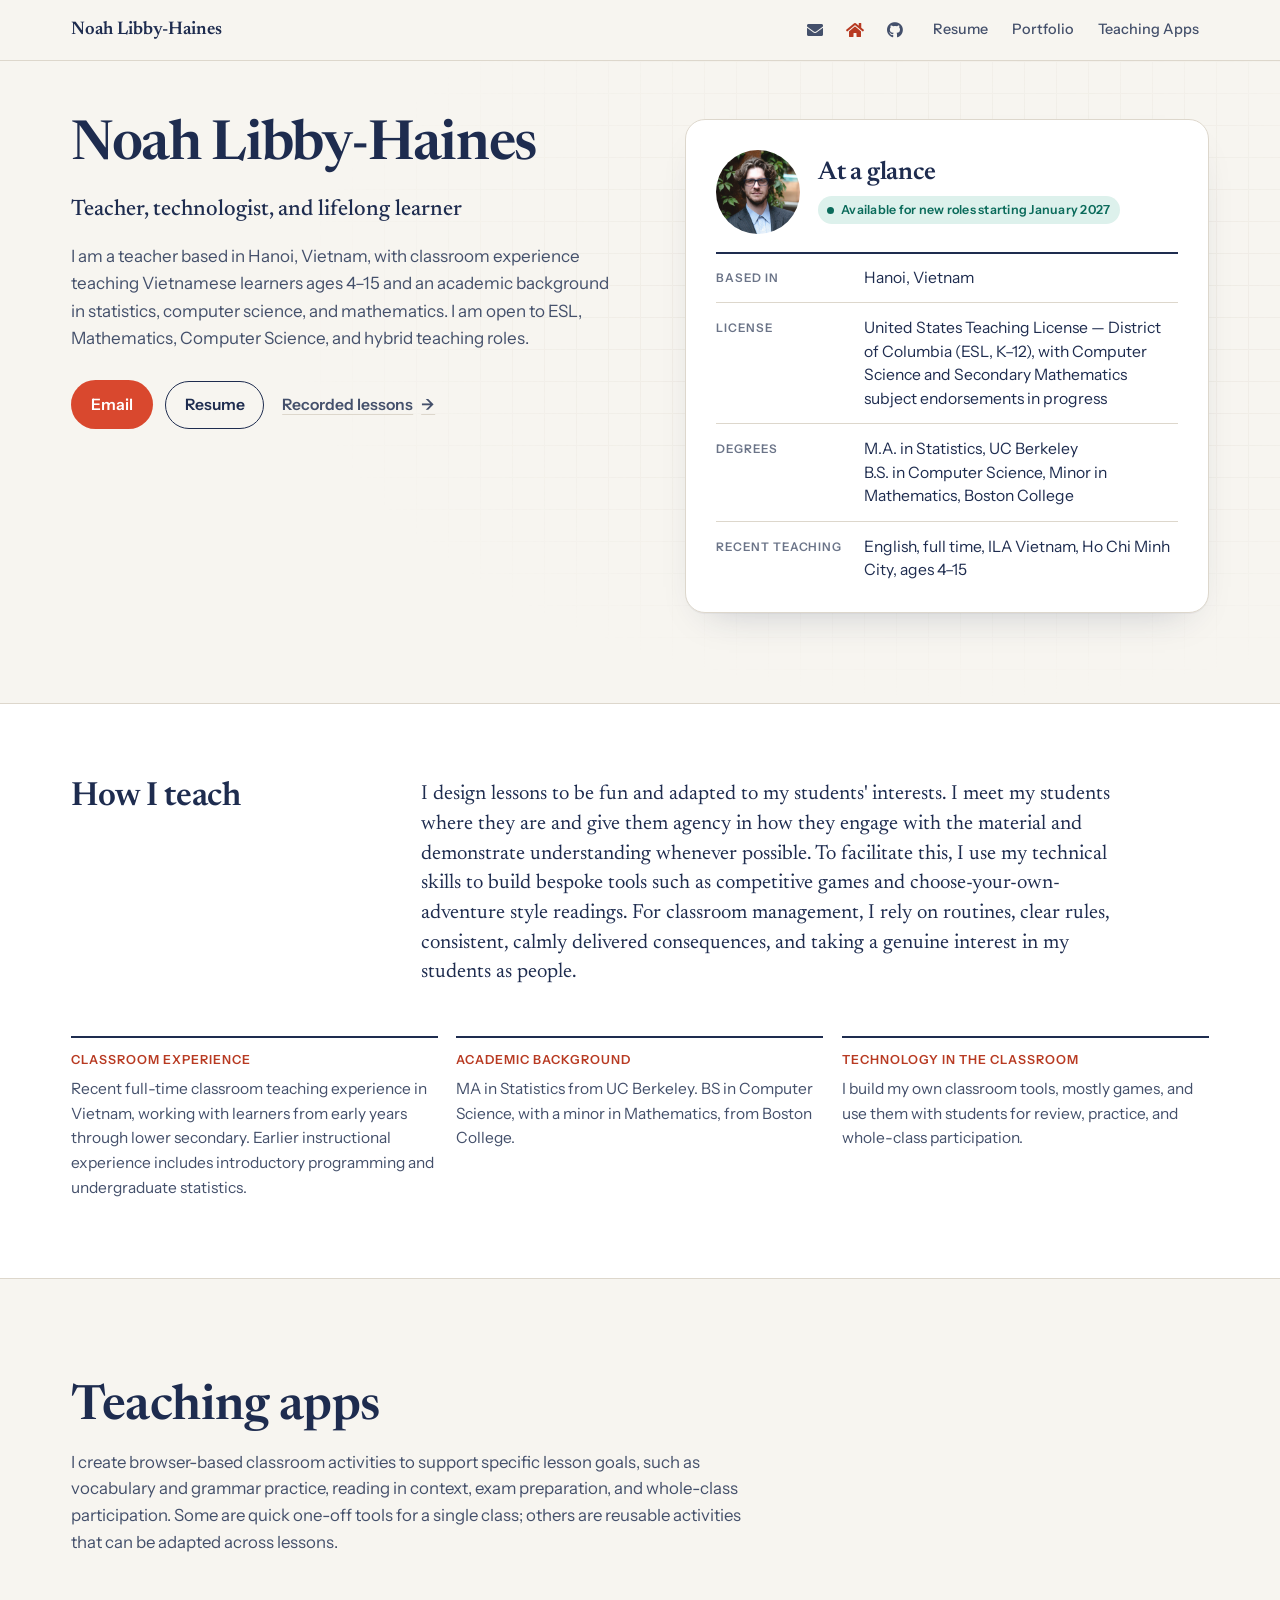
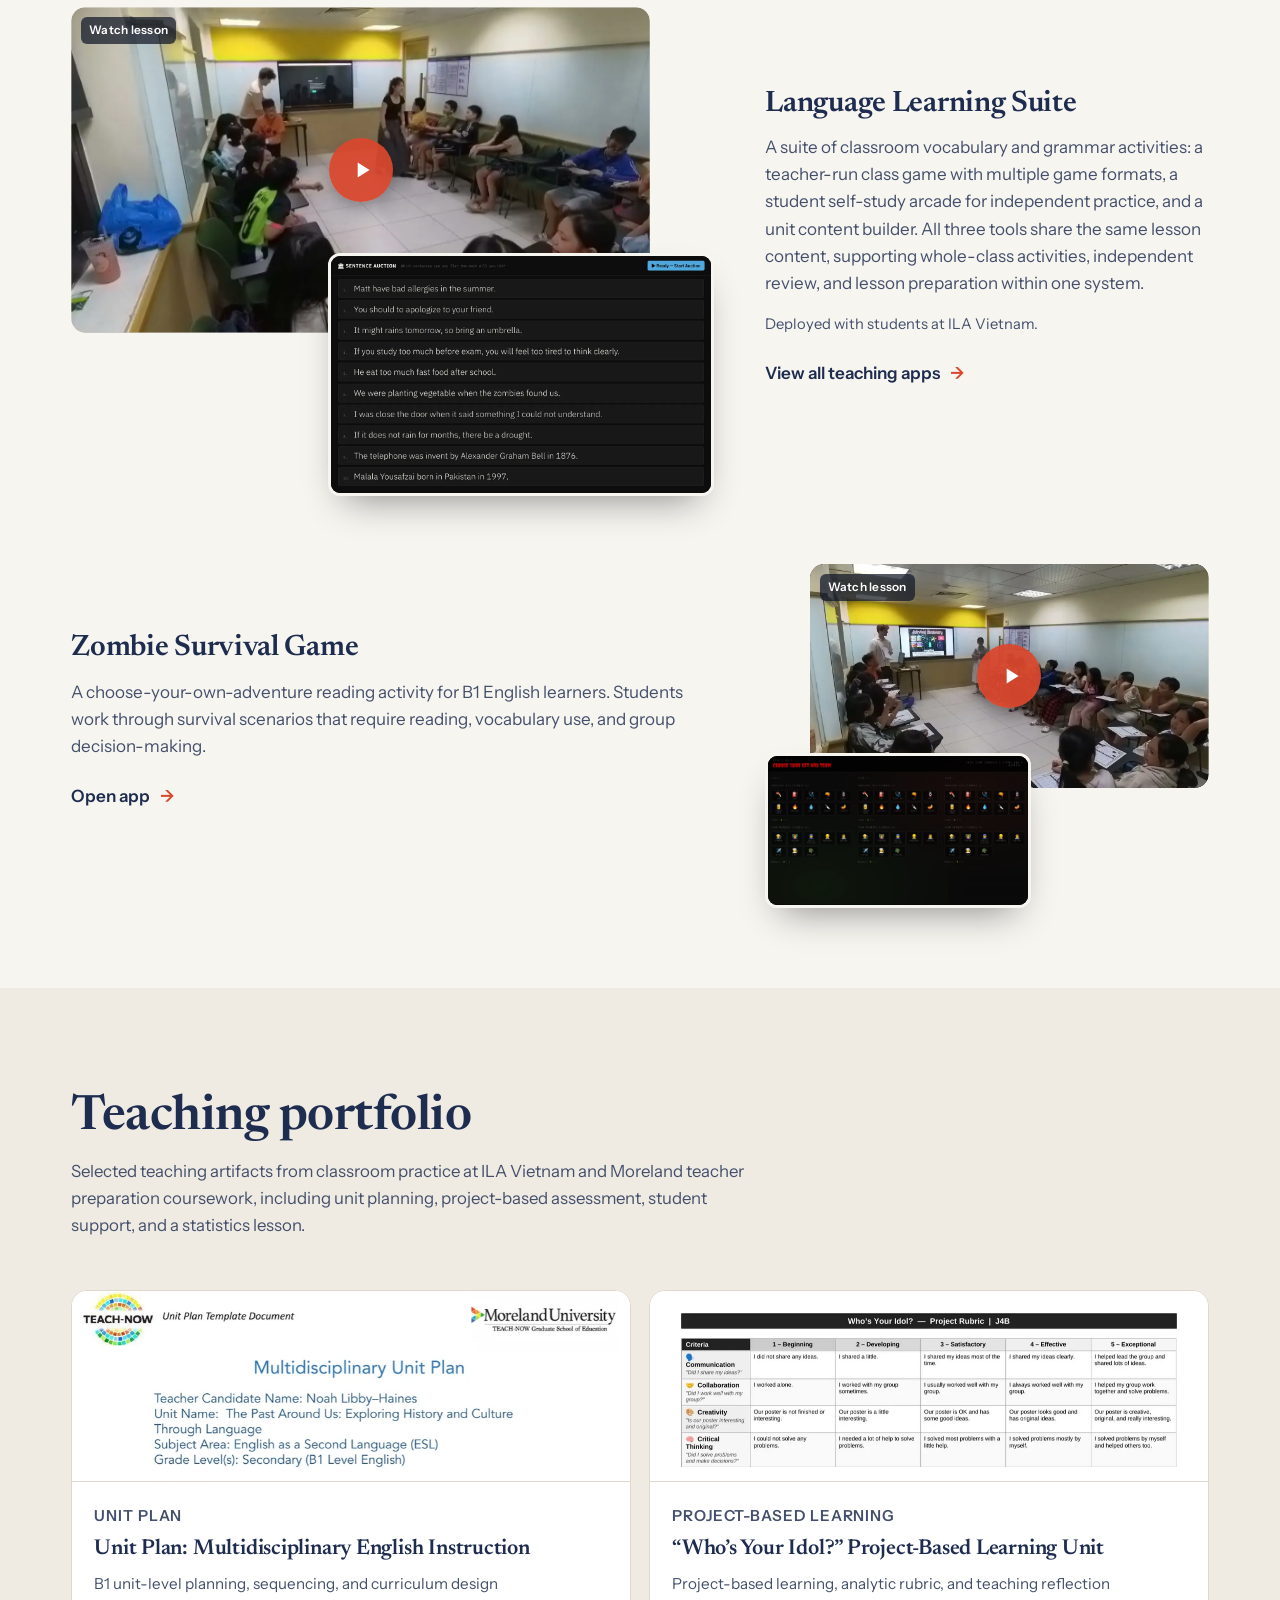
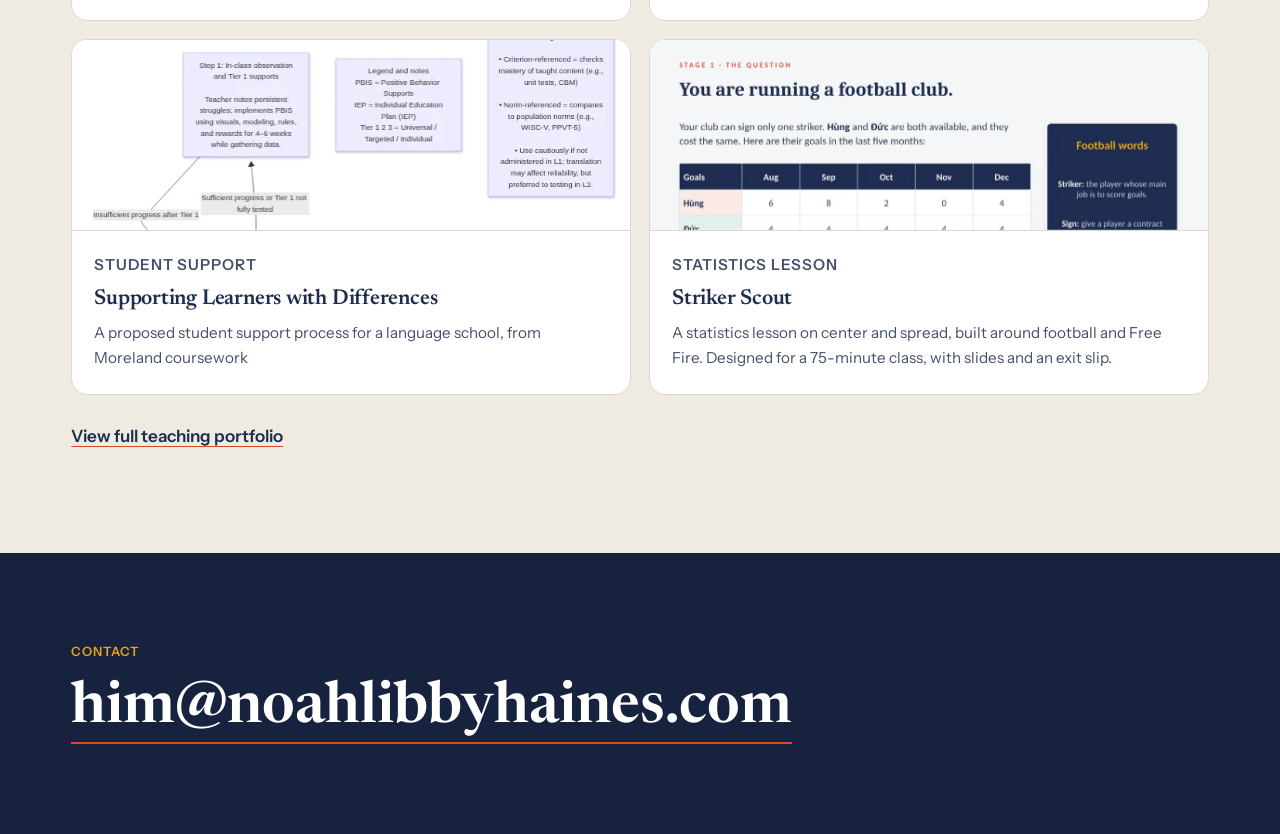
==== commit 3274bf89: "Publish teaching portfolio updates" ====
--- a/index.html
+++ b/index.html
@@ -70,7 +70,7 @@
     <div class="stance-grid">
       <h2 id="approach-title">How I teach</h2>
       <div class="stance-body">
-        <p>I want lessons to be fun, and I plan them to be flexible, using UDL principles so students have more than one way into the material. I use game-based practice where it helps, build on students' own culture and interests, and give them real choices in their work. I try to choose and adapt classroom materials to fit the students in front of me, whether that means adapting existing resources or creating something new.</p>
+        <p>I design lessons to be fun and adapted to my students' interests. I meet my students where they are and give them agency in how they engage with the material and demonstrate understanding whenever possible. To facilitate this, I use my technical skills to build bespoke tools such as competitive games and choose-your-own-adventure style readings. For classroom management, I rely on routines, clear rules, consistent, calmly delivered consequences, and taking a genuine interest in my students as people.</p>
       </div>
     </div>
     <div class="facets">
@@ -146,26 +146,10 @@
   <div class="wrap">
     <header class="sec-head">
       <h2 id="portfolio-title">Teaching portfolio</h2>
-      <p class="sec-intro">Selected teaching artifacts from classroom practice at ILA Vietnam and Moreland teacher preparation work, including recorded lessons, classroom tools, and project-based learning.</p>
+      <p class="sec-intro">Selected teaching artifacts from classroom practice at ILA Vietnam and Moreland teacher preparation coursework, including unit planning, project-based assessment, student support, and a statistics lesson.</p>
     </header>
-    <div class="cards cards-3">
-      <a class="card" href="portfolio.html#classroom-games">
-        <div class="card-img"><img src="assets/img/class-games-lesson.webp" width="1280" height="720" alt=""><span class="play" aria-hidden="true"><svg viewBox="0 0 24 24"><path d="M8 5v14l11-7z"/></svg></span></div>
-        <div class="card-body">
-          <p class="card-k">Recorded lesson</p>
-          <h3>Custom Classroom Games: Language Learning Suite in Practice</h3>
-          <p>Recorded lesson with vocabulary and grammar games at ILA Vietnam</p>
-        </div>
-      </a>
-      <a class="card" href="portfolio.html#zombie-survival">
-        <div class="card-img"><img src="assets/img/class-zombie-lesson.webp" width="1280" height="720" alt=""><span class="play" aria-hidden="true"><svg viewBox="0 0 24 24"><path d="M8 5v14l11-7z"/></svg></span></div>
-        <div class="card-body">
-          <p class="card-k">Recorded lesson</p>
-          <h3>Zombie Survival Game: Reading Lesson, App, and Teaching Video</h3>
-          <p>Recorded B1 reading lesson and classroom app</p>
-        </div>
-      </a>
-      <a class="card" href="portfolio.html#unit-plan">
+    <div class="cards">
+      <a class="card" href="portfolio/lesson_plans/u3a2-unit-plan.pdf">
         <div class="card-img"><img src="assets/img/unit-plan.webp" width="900" height="565" alt=""></div>
         <div class="card-body">
           <p class="card-k">Unit plan</p>
@@ -173,7 +157,7 @@
           <p>B1 unit-level planning, sequencing, and curriculum design</p>
         </div>
       </a>
-      <a class="card" href="portfolio.html#whos-your-idol">
+      <a class="card" href="portfolio/whos-your-idol.html">
         <div class="card-img"><img class="fit" src="assets/img/idol-rubric.webp" width="1000" height="316" alt=""></div>
         <div class="card-body">
           <p class="card-k">Project-based learning</p>
@@ -186,15 +170,15 @@
         <div class="card-body">
           <p class="card-k">Student support</p>
           <h3>Supporting Learners with Differences</h3>
-          <p>Student support planning and differentiation systems</p>
+          <p>A proposed student support process for a language school, from Moreland coursework</p>
         </div>
       </a>
       <a class="card" href="portfolio.html#striker-scout">
-        <div class="card-img"><img src="assets/img/ss-slide-whiteboard.webp" width="700" height="500" alt=""></div>
+        <div class="card-img"><img src="assets/img/ss-slide-03.webp" width="1200" height="675" alt=""></div>
         <div class="card-body">
-          <p class="card-k">Statistics demo lesson</p>
+          <p class="card-k">Statistics lesson</p>
           <h3>Striker Scout</h3>
-          <p>A statistics demo lesson on center and spread, built around football (soccer). I designed it for a job interview, demoed it, and redesigned it afterward.</p>
+          <p>A statistics lesson on center and spread, built around football and Free Fire. Designed for a 75-minute class, with slides and an exit slip.</p>
         </div>
       </a>
     </div>
--- a/assets/site.css
+++ b/assets/site.css
@@ -189,13 +189,16 @@
 .sec-dark::before{content:"";position:absolute;inset:0;pointer-events:none;background-image:linear-gradient(rgba(255,255,255,.05) 1px,transparent 1px),linear-gradient(90deg,rgba(255,255,255,.05) 1px,transparent 1px);background-size:32px 32px;-webkit-mask-image:linear-gradient(90deg,transparent,#000 60%);mask-image:linear-gradient(90deg,transparent,#000 60%)}
 .ss-grid{position:relative;display:grid;grid-template-columns:minmax(0,.8fr) minmax(0,1.2fr);gap:clamp(36px,5vw,84px);align-items:center}
 .sec-dark h2{color:#fff;margin-bottom:16px}
-.ss-copy > p{color:#C5CCDB;max-width:52ch}
+.ss-copy > p{color:#C5CCDB;max-width:52ch;margin-bottom:16px}
 .ss-copy .status{margin-bottom:18px}
 .kit{list-style:none;margin:0;padding:0;display:grid;grid-template-columns:repeat(2,minmax(0,1fr));gap:16px}
 .kit-item{background:rgba(255,255,255,.04);border:1px solid rgba(255,255,255,.12);border-radius:14px;padding:10px 10px 14px;display:flex;flex-direction:column;gap:10px}
 .kit-item img{width:100%;height:auto;border-radius:8px;background:#fff}
 .kit-wide{grid-column:1/-1}
 .kit-item p{font-size:.88rem;font-weight:600;color:#E9ECF3;padding:0 4px}
+.sec-dark .links a{color:#fff}
+.sec-dark .demonstrates{border-left-color:rgba(255,255,255,.2)}
+.sec-dark .demonstrates strong{color:#C5CCDB}
 
 /* ---------- article (Who's Your Idol) ---------- */
 .article{max-width:760px;margin:0 auto;padding:clamp(36px,5vw,72px) var(--gut) clamp(64px,8vw,112px)}
